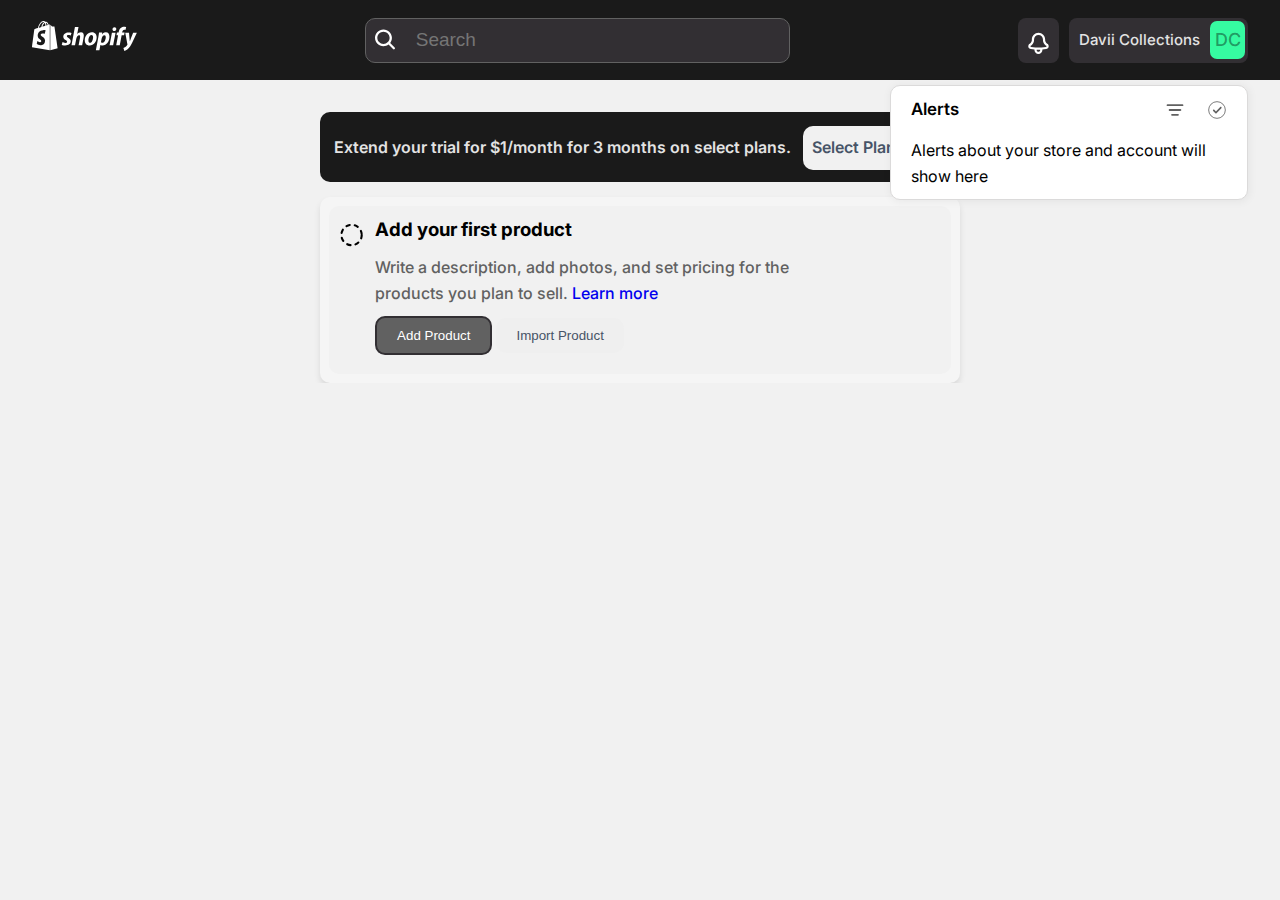
==== index.html @ 65e3a1b2 "SVG Edit" ====
<!DOCTYPE html>
<html lang="en">
  <head>
    <meta charset="UTF-8" />
    <meta name="viewport" content="width=device-width, initial-scale=1.0" />
    <title>Document</title>

    <link rel="stylesheet" href="app.css" />
  </head>
  <body>
    <!-- this section is for the header -->
    <section class="header">
      <div class="header-container">
        <!-- shopify icon container -->
      <div class="logo">
        <a href="https://shopify.com">
          <svg
          fill="none"
          height="30"
          viewBox="0 0 105 30"
          width="105"
          xmlns="http://www.w3.org/2000/svg"
          class="desktop-logo"
        >
          <g fill="#fff">
            <path
              d="m36.2171 16.6517c-.8931-.4953-1.3631-.8962-1.3631-1.4622 0-.7311.6345-1.1792 1.6452-1.1792 1.1751 0 2.2092.4953 2.2092.4953l.8226-2.5235s-.7521-.5896-2.9848-.5896c-3.1024 0-5.2646 1.7924-5.2646 4.2922 0 1.4151 1.0106 2.4999 2.3502 3.2782 1.0812.6132 1.4572 1.0612 1.4572 1.698 0 .6839-.5406 1.2264-1.5512 1.2264-1.5041 0-2.9143-.7783-2.9143-.7783l-.8696 2.5235s1.3162.8725 3.5019.8725c3.1963 0 5.4761-1.5801 5.4761-4.4101.047-1.5565-1.1281-2.6414-2.5148-3.4432z"
            />
            <path
              d="m48.9559 11.3453c-1.5747 0-2.7968.7547-3.7604 1.8867l-.047-.0236 1.3631-7.1694h-3.5723l-3.4549 18.2302h3.5489l1.1751-6.2261c.47-2.3584 1.6687-3.797 2.7968-3.797.7991 0 1.1046.5425 1.1046 1.3207 0 .4953-.047 1.0849-.1645 1.5801l-1.3396 7.1459h3.5489l1.3866-7.3581c.1645-.7783.2585-1.6981.2585-2.3348.047-2.0518-.9871-3.2546-2.8438-3.2546z"
            />
            <path
              d="m59.884 11.3453c-4.2775 0-7.1213 3.8678-7.1213 8.1836 0 2.7593 1.6922 4.9997 4.8885 4.9997 4.207 0 7.0273-3.7734 7.0273-8.1835.0235-2.5706-1.4571-4.9998-4.7945-4.9998zm-1.7392 10.424c-1.2221 0-1.7157-1.0377-1.7157-2.3348 0-2.0517 1.0576-5.377 2.9848-5.377 1.2692 0 1.6687 1.0848 1.6687 2.1461 0 2.2168-1.0576 5.5657-2.9378 5.5657z"
            />
            <path
              d="m73.798 11.3453c-2.3972 0-3.7604 2.1226-3.7604 2.1226h-.047l.2115-1.9103h-3.1493c-.1645 1.2971-.4466 3.2545-.7286 4.7403l-2.4678 13.0182h3.5489l.9871-5.2827h.0706s.7285.4716 2.0917.4716c4.1834 0 6.9097-4.2922 6.9097-8.6316 0-2.3819-1.0576-4.5281-3.6664-4.5281zm-3.3843 10.4948c-.9166 0-1.4572-.5189-1.4572-.5189l.5876-3.3253c.423-2.2168 1.5746-3.7026 2.7968-3.7026 1.0811 0 1.4101 1.0141 1.4101 1.9574 0 2.2877-1.3631 5.5894-3.3373 5.5894z"
            />
            <path
              d="m82.5408 6.22766c-1.1281 0-2.0447.89618-2.0447 2.07537 0 1.06126.6581 1.79237 1.6687 1.79237h.047c1.1046 0 2.0682-.75469 2.0917-2.07538.0235-1.06126-.6816-1.79236-1.7627-1.79236z"
            />
            <path d="m77.5586 24.2692h3.5724l2.4208-12.6408h-3.5959z" />
            <path
              d="m92.5759 11.6047h-2.4678l.1176-.5895c.2115-1.22639.9166-2.31124 2.1152-2.31124.6346 0 1.1281.18867 1.1281.18867l.7051-2.78288s-.6111-.30659-1.9272-.30659c-1.2692 0-2.5148.35376-3.4784 1.17919-1.2221 1.03768-1.7862 2.52345-2.0682 4.03285l-.0941.5895h-1.6451l-.5171 2.6886h1.6452l-1.8802 9.9759h3.5489l1.8802-9.9759h2.4443z"
            />
            <path
              d="m101.131 11.6284s-2.2323 5.6129-3.2194 8.6788h-.047c-.0705-.9906-.8696-8.6788-.8696-8.6788h-3.7369l2.1387 11.6031c.047.2595.0235.4245-.0705.5896-.4231.8019-1.1046 1.5801-1.9272 2.1461-.6581.4953-1.4102.8019-1.9977 1.0141l.9871 3.0188c.7286-.1651 2.2092-.7547 3.4784-1.9339 1.6216-1.533 3.1258-3.8677 4.6531-7.0751l4.348-9.3627z"
            />
            <path
              d="m17.5094 3.42124s-.329.09434-.8696.25942c-.094-.30659-.235-.66034-.423-1.03768-.6111-1.17919-1.5277-1.815945-2.6088-1.815945-.0705 0-.141 0-.235.023584-.0235-.047168-.0705-.070751-.094-.117919-.4701-.518841-1.0812-.7546779-1.8097-.73109423-1.4102.04716743-2.82034 1.06126423-3.94847 2.87721423-.79909 1.27352-1.41015 2.87721-1.57467 4.12714-1.62168.49526-2.74981.84902-2.77331.8726-.82259.25942-.84609.283-.9401 1.06127-.07051.58959-2.23275 17.19247-2.23275 17.19247l17.768 3.0895v-25.82414c-.1411 0-.2116.02358-.2586.02358zm-4.1129 1.27352c-.9401.283-1.9742.61318-2.9849.91976.2821-1.10843.8461-2.21686 1.5042-2.94796.2585-.25942.6111-.56601 1.0106-.75468.3996.84902.4936 2.00462.4701 2.78288zm-1.9272-3.726223c.329 0 .611.070753.8461.212253-.3761.18867-.7521.49526-1.1047.84901-.8931.96693-1.57464 2.47629-1.85667 3.9149-.84609.25942-1.69218.51884-2.46777.75467.51706-2.26403 2.42077-5.68367 4.58304-5.730833zm-2.72633 12.971063c.09401 1.5093 4.06593 1.8395 4.30093 5.4006.1646 2.8065-1.4806 4.7168-3.85438 4.8583-2.86732.1886-4.442-1.5094-4.442-1.5094l.61107-2.5942s1.57468 1.2028 2.84382 1.1084c.82259-.0471 1.12812-.7311 1.10462-1.2027-.11751-1.9811-3.36087-1.8631-3.5724-5.1177-.18802-2.7357 1.59818-5.49499 5.54657-5.75441 1.5277-.09433 2.3033.28301 2.3033.28301l-.8931 3.396s-1.0106-.4716-2.2092-.3773c-1.73923.1179-1.76274 1.2264-1.73923 1.5094zm5.59363-9.52784c0-.70751-.094-1.72161-.4231-2.57063 1.0812.21226 1.5982 1.41503 1.8332 2.14612-.423.11792-.8931.25942-1.4101.42451z"
            />
            <path
              d="m18.3086 29.1747 7.3798-1.8395s-3.1728-21.53194-3.1963-21.67344c-.0235-.14151-.1411-.23584-.2586-.23584s-2.1857-.04717-2.1857-.04717-1.2692-1.22635-1.7392-1.69802z"
            />
          </g>
        </svg>
        <svg 
        width="40" 
        height="40" 
        viewBox="0 0 32 32" 
        fill="none" 
        xmlns="http://www.w3.org/2000/svg"
        class="mobile-logo">
          <g id="Shopify.com svg">
          <g id="Group">
          <g id="Group_2">
          <path id="Vector" d="M21.2105 3.80402C21.2105 3.80402 20.8505 3.90683 20.259 4.08675C20.1561 3.75261 20.0018 3.36707 19.7961 2.95583C19.1274 1.67069 18.1245 0.976712 16.9415 0.976712C16.8644 0.976712 16.7872 0.976712 16.6843 1.00241C16.6586 0.951009 16.6072 0.925306 16.5815 0.8739C16.0671 0.308439 15.3985 0.0514104 14.6013 0.0771132C13.0583 0.128519 11.5152 1.23374 10.2808 3.21286C9.40646 4.60081 8.73782 6.3486 8.55781 7.71085C6.78334 8.25061 5.54893 8.63615 5.52321 8.66185C4.62312 8.94458 4.59741 8.97029 4.49454 9.81848C4.34024 10.461 2 28.5815 2 28.5815L21.442 31.9486V3.75262C21.3391 3.77832 21.2619 3.77832 21.2105 3.80402ZM16.7101 5.19197C15.6814 5.50041 14.5498 5.86025 13.444 6.19438C13.7526 4.98635 14.3698 3.77832 15.0899 2.98153C15.3728 2.6988 15.7585 2.36466 16.1957 2.15904C16.6329 3.08434 16.7358 4.34378 16.7101 5.19197ZM14.627 1.10523C14.987 1.10523 15.2956 1.18233 15.5528 1.33655C15.1413 1.54217 14.7299 1.87631 14.3441 2.26185C13.3669 3.31567 12.6211 4.96065 12.3125 6.52852C11.3867 6.81125 10.4609 7.09398 9.6122 7.35101C10.1523 4.90924 12.2353 1.18233 14.627 1.10523ZM11.6181 15.2418C11.721 16.8868 16.0671 17.2466 16.3243 21.1277C16.5043 24.1863 14.7041 26.2683 12.1067 26.4225C8.96928 26.6281 7.24625 24.7775 7.24625 24.7775L7.91488 21.9502C7.91488 21.9502 9.63792 23.261 11.0266 23.1582C11.9267 23.1068 12.261 22.3615 12.2353 21.8474C12.1067 19.6884 8.55781 19.8169 8.32635 16.2699C8.12062 13.3141 10.0751 10.3068 14.3955 10.0241C16.0671 9.92129 16.9158 10.3325 16.9158 10.3325L15.9386 14.0337C15.9386 14.0337 14.8327 13.5197 13.5212 13.6225C11.6181 13.751 11.5924 14.959 11.6181 15.2418ZM17.7387 4.88354C17.7387 4.11245 17.6359 3.00723 17.2758 2.08193C18.4588 2.31326 19.0246 3.6241 19.2817 4.42089C18.8188 4.5494 18.3045 4.70362 17.7387 4.88354Z" fill="white"/>
          <path id="Vector_2" d="M22.085 31.8458L30.1601 29.841C30.1601 29.841 26.6883 6.3743 26.6626 6.22009C26.6369 6.06587 26.5083 5.96306 26.3797 5.96306C26.2511 5.96306 23.988 5.91165 23.988 5.91165C23.988 5.91165 22.5993 4.57511 22.085 4.06105V31.8458Z" fill="white"/>
          </g>
          </g>
          </g>
          </svg>
          
      </a>
      </div>

      <div class="topbar-menu">
        <div class="profile-container">
          <a href="https://admin.shopify.com" class="profile">
            <div class="profileinitials">DC</div>
            <div class="profilename">Davii Collections</div>
          </a>
          <svg width="40" height="35" viewBox="0 0 24 24" fill="none" xmlns="http://www.w3.org/2000/svg">
            <circle cx="12" cy="12" r="10" fill="#f1f1f1"></circle>
            <path d="M17.2738 8.52629C17.6643 8.91682 17.6643 9.54998 17.2738 9.94051L11.4405 15.7738C11.05 16.1644 10.4168 16.1644 10.0263 15.7738L7.3596 13.1072C6.96908 12.7166 6.96908 12.0835 7.3596 11.693C7.75013 11.3024 8.38329 11.3024 8.77382 11.693L10.7334 13.6525L15.8596 8.52629C16.2501 8.13577 16.8833 8.13577 17.2738 8.52629Z" fill="#303030"></path>
          </svg>          
        </div>

        <div class="stores heading">
          <a href="https://admin.shopify.com" class="stores-link">
            <svg width="41" height="25" viewBox="0 0 21 20" fill="none" xmlns="http://www.w3.org/2000/svg">
              <path fill-rule="evenodd" clip-rule="evenodd" d="M13.757 3H7.24302C6.85944 3 6.4971 3.17611 6.26012 3.47772L3.87394 6.51468C3.63169 6.823 3.5 7.20375 3.5 7.59586V8.25C3.5 9.31867 4.10958 10.245 5 10.7001V15.25C5 16.2165 5.7835 17 6.75 17H14.25C15.2165 17 16 16.2165 16 15.25V10.7001C16.8904 10.245 17.5 9.31867 17.5 8.25V7.76879C17.5 7.26465 17.3307 6.77511 17.0192 6.3787L14.7399 3.47772C14.5029 3.17611 14.1406 3 13.757 3ZM13.5 15.5H14.25C14.3881 15.5 14.5 15.3881 14.5 15.25V11C13.712 11 13.0014 10.6686 12.5 10.1375C11.9986 10.6686 11.288 11 10.5 11C9.71199 11 9.00138 10.6686 8.5 10.1375C7.99862 10.6686 7.28801 11 6.5 11V15.25C6.5 15.3881 6.61193 15.5 6.75 15.5H10.5V13C10.5 12.4477 10.9477 12 11.5 12H12.5C13.0523 12 13.5 12.4477 13.5 13V15.5ZM6.5 9.5H6.25C5.55964 9.5 5 8.94036 5 8.25V7.59586C5 7.53985 5.01881 7.48545 5.05342 7.44141L7.36453 4.5H13.6355L15.8397 7.30543C15.9436 7.43757 16 7.60075 16 7.76879V8.25C16 8.94036 15.4404 9.5 14.75 9.5H14.5C13.8096 9.5 13.25 8.94036 13.25 8.25V7.75C13.25 7.33579 12.9142 7 12.5 7C12.0858 7 11.75 7.33579 11.75 7.75V8.25C11.75 8.94036 11.1904 9.5 10.5 9.5C9.80964 9.5 9.25 8.94036 9.25 8.25V7.75C9.25 7.33579 8.91421 7 8.5 7C8.08579 7 7.75 7.33579 7.75 7.75V8.25C7.75 8.94036 7.19036 9.5 6.5 9.5Z" fill="#303030"/>
            </svg>
            <h4 class="text">All Stores</h4>
          </a>       
        </div>
        <div class="stores">
          <a href="https://admin.shopify.com" class="stores-link">
            <h4 class="text">Help Center</h4>
          </a>       
        </div>
        <div class="stores">
          <a href="https://admin.shopify.com" class="stores-link">
            <h4 class="text">Changelog</h4>
          </a>       
        </div>
        <div class="stores">
          <a href="https://admin.shopify.com" class="stores-link">
            <h4 class="text">Community forums</h4>
          </a>       
        </div>
        <div class="stores">
          <a href="https://admin.shopify.com" class="stores-link">
            <h4 class="text">Hire a Shopify Partner</h4>
          </a>       
        </div>
        <div class="stores bottom">
          <a href="https://admin.shopify.com" class="stores-link">
            <h4 class="text">Keyboard Shortcuts</h4>
          </a>       
        </div>
        <div class="stores">
          <a href="https://admin.shopify.com" class="stores-link">
            <h4 class="text">David Michael <small><p>davidmichael@gmail.com</p></small> </h4>
          </a>       
        </div>
        <div class="stores">
          <a href="https://admin.shopify.com" class="stores-link">
            <h4 class="text">Manage account</h4>
          </a>       
        </div>
        <div class="stores">
          <a href="https://admin.shopify.com" class="stores-link">
            <h4 class="text">Log out</h4>
          </a>       
        </div>
      </div>
      
      <div class="alert-menu">
        <div class="alert-container">          
          <div class="alert-title">Alerts</div>
          <div class="menu-icons">
            <svg xmlns="http://www.w3.org/2000/svg" width="24" height="24" viewBox="0 0 20 20" fill="none">
              <path d="M3 6C3 5.58579 3.33579 5.25 3.75 5.25H16.25C16.6642 5.25 17 5.58579 17 6C17 6.41421 16.6642 6.75 16.25 6.75H3.75C3.33579 6.75 3 6.41421 3 6Z" fill="#616161"/>
              <path d="M6.75 14C6.75 13.5858 7.08579 13.25 7.5 13.25H12.5C12.9142 13.25 13.25 13.5858 13.25 14C13.25 14.4142 12.9142 14.75 12.5 14.75H7.5C7.08579 14.75 6.75 14.4142 6.75 14Z" fill="#616161"/>
              <path d="M5.5 9.25C5.08579 9.25 4.75 9.58579 4.75 10C4.75 10.4142 5.08579 10.75 5.5 10.75H14.5C14.9142 10.75 15.25 10.4142 15.25 10C15.25 9.58579 14.9142 9.25 14.5 9.25H5.5Z" fill="#616161"/>
            </svg>
            <svg width="20" height="20" viewBox="0 0 24 24" fill="none" xmlns="http://www.w3.org/2000/svg">
              <circle cx="12" cy="12" r="10" fill="none" stroke="#616161"></circle>
              <path
                d="M17.2738 8.52629C17.6643 8.91682 17.6643 9.54998 17.2738 9.94051L11.4405 15.7738C11.05 16.1644 10.4168 16.1644 10.0263 15.7738L7.3596 13.1072C6.96908 12.7166 6.96908 12.0835 7.3596 11.693C7.75013 11.3024 8.38329 11.3024 8.77382 11.693L10.7334 13.6525L15.8596 8.52629C16.2501 8.13577 16.8833 8.13577 17.2738 8.52629Z"
                fill="#616161"
              ></path>
            </svg>
          </div>          
        </div>
        <div class="alert-container2">
          <p>Alerts about your store and account will show here</p>
        </div>
      </div>

      <!-- search input box container -->
      <div class="search-container">
        <input type="text" class="search-box" placeholder="Search">
        <i class="search-icon">
          <svg xmlns="http://www.w3.org/2000/svg" width="20" height="32" viewBox="0 0 13 14" fill="none">
            <path fill-rule="evenodd" clip-rule="evenodd" d="M8.82264 10.3833C7.89957 11.0841 6.74835 11.5 5.5 11.5C2.46243 11.5 0 9.03757 0 6C0 2.96243 2.46243 0.5 5.5 0.5C8.53757 0.5 11 2.96243 11 6C11 7.24835 10.5841 8.39957 9.8833 9.32264L12.7803 12.2197C13.0732 12.5126 13.0732 12.9874 12.7803 13.2803C12.4874 13.5732 12.0126 13.5732 11.7197 13.2803L8.82264 10.3833ZM9.5 6C9.5 8.20914 7.70914 10 5.5 10C3.29086 10 1.5 8.20914 1.5 6C1.5 3.79086 3.29086 2 5.5 2C7.70914 2 9.5 3.79086 9.5 6Z" fill="#fff"/>
          </svg>
        </i>
      </div>

      <!-- User profile and menu button / launcher -->
      <div class="menu">
        <div class="notification">
          <i>
            <svg width="31" height="40" viewBox="0 0 21 20" fill="none" xmlns="http://www.w3.org/2000/svg">
              <path fill-rule="evenodd" clip-rule="evenodd" d="M7.75203 14.4239L5.3061 14.1427C3.45144 13.9295 2.92542 11.4844 4.52838 10.5274L4.5933 10.4886C5.466 9.96761 6.00045 9.02609 6.00045 8.00969V7.5C6.00045 5.01472 8.01517 3 10.5005 3C12.9857 3 15.0005 5.01472 15.0005 7.5V8.00969C15.0005 9.02609 15.5349 9.96761 16.4076 10.4886L16.4725 10.5274C18.0755 11.4844 17.5495 13.9295 15.6948 14.1427L13.152 14.435V14.8C13.152 16.2912 11.9432 17.5 10.452 17.5C8.96086 17.5 7.75203 16.2912 7.75203 14.8V14.4239ZM11.652 14.5H9.25203V14.8C9.25203 15.4627 9.78929 16 10.452 16C11.1148 16 11.652 15.4627 11.652 14.8V14.5ZM8.50045 13H12.5005L15.5235 12.6525C15.953 12.6032 16.0748 12.0369 15.7036 11.8153L15.6387 11.7766C15.5591 11.7291 15.4815 11.6793 15.4057 11.6273C15.2506 11.521 15.1036 11.4055 14.9651 11.2818C14.9405 11.2598 14.9162 11.2377 14.8922 11.2152C14.0144 10.395 13.5005 9.23833 13.5005 8.00969V7.5C13.5005 5.84315 12.1573 4.5 10.5005 4.5C8.8436 4.5 7.50045 5.84315 7.50045 7.5V8.00969C7.50045 9.23833 6.98651 10.395 6.10871 11.2152C6.08469 11.2377 6.06039 11.2598 6.03583 11.2818C5.89734 11.4055 5.75029 11.521 5.59523 11.6273C5.51945 11.6793 5.44176 11.7291 5.36222 11.7766L5.29729 11.8153C4.9261 12.0369 5.0479 12.6032 5.47739 12.6525L8.50045 13Z" fill="#fff"/>
              </svg>            
          </i>
        </div>
        <a href="https://admin.shopify.com" class="profile">
          <div class="profilename">Davii Collections</div>
          <div class="profileinitials">DC</div>
        </a>
      </div>
      </div>
    </section>

    <!-- top banner container section -->
    <section class="banner" id="banner">
      <div class="subscription">
        <div class="plan">
          <p>Extend your trial for $1/month for 3 months on select plans.</p>
          <div class="btn-plan">
            <a href="https://shopify.com/pricing" target="_blank">Select Plan</a>
            <svg width="21" height="40" viewBox="0 0 21 20" fill="none" xmlns="http://www.w3.org/2000/svg">
              <path d="M14.4697 15.0303C14.7626 15.3232 15.2374 15.3232 15.5303 15.0303C15.8232 14.7374 15.8232 14.2626 15.5303 13.9697L11.5607 10L15.5303 6.03033C15.8232 5.73744 15.8232 5.26256 15.5303 4.96967C15.2374 4.67678 14.7626 4.67678 14.4697 4.96967L10.5 8.93934L6.53033 4.96967C6.23744 4.67678 5.76256 4.67678 5.46967 4.96967C5.17678 5.26256 5.17678 5.73744 5.46967 6.03033L9.43934 10L5.46967 13.9697C5.17678 14.2626 5.17678 14.7374 5.46967 15.0303C5.76256 15.3232 6.23744 15.3232 6.53033 15.0303L10.5 11.0607L14.4697 15.0303Z" fill="#fff"/>
            </svg>
              
          </div>
        </div>
      </div>
    </section>

    <!-- card section -->
    <section class="card">
      <div class="card-list card-list1">
        <svg xmlns="http://www.w3.org/2000/svg" width="40" height="40" viewBox="0 0 32 32" fill="none">
          <circle cx="16" cy="16" r="12" stroke="black" stroke-width="2.5" stroke-linecap="round" stroke-linejoin="round" stroke-dasharray="4 6" />
        </svg>
        <div class="card-container">
          <h3>Add your first product</h3>
          <p>Write a description, add photos, and set pricing for the products you plan to sell. <a href="#">Learn more</a></p>
          <div class="btn">
            <button class="add">Add Product</button>
            <button class="import">Import Product</button>
          </div>
        </div>
        <div class="image-box"></div>
      </div>
    </section>
    
    <script src="app.js"></script>
  </body>
</html>
---- app.css ----
@import url('https://fonts.googleapis.com/css2?family=Inter:wght@100;200;300;400;500;600;700;800;900&display=swap');

/* root variables defined */
:root {
    --navbar-gray-50: #656266;
    --navbar-gray-100: #616161;
    --navbar-gray-200: #322f33;
    --navbar-gray-50: #1c181d;
    --font-light: #e3e3e3;
    --font-mid: #616161;
    --font-dark: #475467;
    --strokes-s50: #ebebeb;
    --strokes-s100: #e1e1e1;
    --strokes-s200: #616161;
    --states-hover: #f7f7f7;
    --states-pressed: #f0f0f0;
    --states-focused: #005bd3;
    --bg-plain-white: #ffffff;
    --bg-plain-background: #f1f1f1;
    --profile-text-color: rgba(0, 0, 0, 0.400000006);
    --profile-bg-color: #36fba1;
    --mid-border: #dbdada;
    --thin-border: #f1f1f1;
    --borders-radius: 1rem;
    --mobile-borders-radius: 0.5rem;
}
  
/* CSS Reset */
/* Box-sizing border-box for all elements */
* {
    box-sizing: border-box;
    margin: 0;
    padding: 0;
    overflow: hidden;
  }

  html {
    font-size: 62.5%;
    font-family: 'Inter', sans-serif;;
  }

  /* list styles removed (bullets/numbers) */
  ul, ol {
    list-style: none;
  }
  
  /* default margins and paddings removed */
  body, h1, h2, h3, h4, h5, h6, p {
    margin: 0;
    padding: 0;
  }
  
  /* underline from links removed*/
  a {
    text-decoration: none;
  }
  
  /* default outline styles removed*/
  :focus {
    outline: none;
  }
  
  /* default font styles and sizes set*/
  body {
    font-size: 16px;
    line-height: 1.6;
    width: 100%;
    align-items: center;
    display: flex;
    flex-wrap: wrap;
    flex-direction: column;
    background-color: var(--bg-plain-background);
  }

  .header {
    margin-bottom: 3.2rem;
    box-sizing: border-box;
    padding: 4rem 1.6rem;
    width: 100%;
    height: 5.6rem;
    display: flex;
    justify-content: center;
    align-items: center;
    background-color: #1a1a1a;
  }

  .header-container {
    box-sizing: border-box;
    padding: 4rem 1.6rem;
    width: 100%;
    height: 100%;
    display: flex;
    justify-content: space-between;
    align-items: center;
    background-color: #1a1a1a;
  }

  .mobile-logo {
    display: none;
  }
  /* Style for the search container */
  .search-container {
    position: relative;
    width: 35% /* Adjust width as needed */
  }

/* Style for the search box */
  .search-box {
    width: 100%;
    height: 4.5rem;
    padding: 1.5rem 5rem ;
    border-radius: var(--borders-radius);
    border: solid 0.05rem var(--font-mid); 
    background-color: var(--navbar-gray-200); /* Dark background color */
    color: var(--font-light); /* Text color */
    font-size: 1.9rem;
    font-weight: 500;
  }
  
  .search-icon {
    position: absolute;
    left: 10px;
    top: 50%;
    transform: translateY(-50%);
    color: var(--states-hover); /* Icon color */
    font-size: 2px;
    pointer-events: none; /* Prevent the icon from being selectable */
  }
  
  .menu {
    display: flex;
    gap: 1rem;
    height: 4.5rem;
  }

  .menu .notification, .menu .profile {
    background: var(--navbar-gray-200);
    border-radius: 0.8rem;
    padding: 0.5rem;
  }

  .menu .profile {
    display: flex;
    justify-content: space-between;
    gap: 1rem;
    align-items: center;
    padding: 0.3rem 0.3rem 0.3rem 1rem;
  }

  .menu .profilename {
    font-size: 1.5rem;
    font-weight: 500;
    color: var(--font-light);
  }

  .menu .profileinitials {
    font-size: 1.8rem;
    font-weight: 500;
    color: var(--profile-text-color);
    background: var(--profile-bg-color);
    padding: 0.45rem;
    border-radius: 0.7rem;
  }

  .topbar-menu {
    display: none;
    flex-wrap: wrap;
    flex-direction: column;
    gap: 1.5rem;
    width: 23%;
    background: var(--bg-plain-white);
    border-radius: 1rem;
    border: solid 0.05rem var(--mid-border);
    box-shadow: 0.1rem 0.1rem 0.9rem 0.1rem rgba(0, 0, 0, 0.05);;
    padding: 0.5rem 0;
    position: absolute;
    top: 8.5rem;
    right: 3.2rem;
    overflow: visible;
  }

  .topbar-menu .profile-container {
    display: flex;
    justify-content: space-between;
    background: var(--bg-plain-background);
    border-radius: var(--borders-radius);
    padding: 1rem auto;
    margin: 0.5rem;
  }

  .topbar-menu .profile {
    display: flex;
    justify-content: space-between;
    gap: 1rem;
    align-items: center;
    padding: 0.3rem 0.3rem 0.3rem 1rem;
    border-radius: 0.8rem;
  }

  .topbar-menu .profilename {
    font-size: 1.8rem;
    font-weight: 600;
    color: var(--font-dark);
  }

  .topbar-menu .profileinitials {
    font-size: 1.4rem;
    font-weight: 500;
    color: var(--profile-text-color);
    background: var(--profile-bg-color);
    padding: 0.6rem;
    border-radius: 0.7rem;
  }

  .topbar-menu .stores {
    margin: 0 0.5rem;
    padding: auto 1rem;
  }

  .topbar-menu .heading {
    border-bottom: 0.2rem solid var(--mid-border);
  }

  .topbar-menu .bottom {
    border-bottom: 0.2rem solid var(--thin-border);
  }

  .stores .stores-link {
    display: flex;
    margin-bottom: 1rem;
    padding: auto 1rem;
  }

  .topbar-menu .text {
    font-size: 1.8rem;
    font-weight: 400;
    color: var(--font-dark);
    margin-left: 1rem;
  }

  .alert-menu {
    display: flex;
    flex-wrap: wrap;
    flex-direction: column;
    gap: 1.5rem;
    width: 28%;
    background: var(--bg-plain-white);
    border-radius: 1rem;
    border: solid 0.05rem var(--mid-border);
    box-shadow: 0.1rem 0.1rem 0.9rem 0.1rem rgba(0, 0, 0, 0.05);;
    padding: 1rem 2rem;
    position: absolute;
    top: 8.5rem;
    right: 3.2rem;
    overflow: visible;
  }

  .alert-menu .alert-container {
    display: flex;
    justify-content: space-between;
    align-items: center;
  }

  .alert-menu .alert-title {
    font-weight: 600;
    font-size: 1.7rem;
  }

  .alert-menu .menu-icons {
    display: flex;
    align-items: center;
    gap: 2rem;
  }
  .banner {
    margin-bottom: 1.5rem;
    background: #1a1a1a;
    width: 50%;
    border-radius: var(--borders-radius);
    height: 7rem;
    padding: 1.4rem;
  }

  .banner .subscription {
    width: 100%;
  }

  .banner .subscription .plan {
    display: flex;
    justify-content: space-between;
    align-items: center;
  }

  .banner .subscription .plan p {
    color: var(--font-light);
    font-weight: 600;
  }

  .banner .subscription .plan .btn-plan {
    display: flex;
    gap: 2rem;
  }

  .banner .subscription .plan .btn-plan a {
    background: var(--bg-plain-background);
    color: var(--font-dark);
    font-weight: 600;
    padding: 0.9rem;
    border-radius: var(--borders-radius);
  }

  /* Basic styles for the card */
.card {
  width: 50%;
  background-color: #f5f5f5;
  border-radius: var(--borders-radius);
  box-shadow: 0 4px 6px rgba(0, 0, 0, 0.1);
  padding: 0.9rem;
}

.card-list {
  display: flex;
  gap: 1rem;
  padding: 0.9rem;
  background: var(--bg-plain-background);
  border-radius: var(--borders-radius);
}

.card-container {
  display: flex;
  flex-direction: column;
  gap: 1rem;
}

.card-container p {
  color: var(--font-mid);
  font-weight: 500;
}

.btn {
  text-align: left;
  margin-bottom: 1rem;
}

/* Common button styles */
.add, .import {
  padding: 10px 20px;
  border-radius: var(--borders-radius);
  cursor: pointer;
  transition: all 0.3s ease;
}

/* 3D effect - Raised */
.add {
  background-color: var(--navbar-gray-100);
  color: white;
  border: 0.2rem solid var(--navbar-gray-200);
}

.import {
  background-color: none;
  border: none;
  color: var(--font-dark);
}

.image-box {
  width: 20%;
  background: url('https://www.simplilearn.com/ice9/free_resources_article_thumb/what_is_image_Processing.jpg');
  background-size: cover;
}



@media screen and (max-width: 767px) {
  /* Apply styles for screens smaller than 768px (typically mobile screens) */
  .header {
    margin-bottom: 2rem;
    padding: 3.5rem 1.2rem;
    width: 100%;
  }


  .header-container {
    gap: 1rem;
    padding: 4rem 0rem;
  }
  .desktop-logo {
    display: none; /* Hide the desktop logo */
  }

  .mobile-logo {
    display: block; /* Display the mobile SVG */
    /* Add any specific styles for the mobile SVG here */
  }

  .search-container {
    position: relative;
    width: 70% /* Adjust width as needed */
  }

  .menu .notification, .menu .profile {
    background: none;
    padding: 0;
  }

  .menu .profile {
    display: flex;
    justify-content: space-between;
    gap: 0.2rem;
    align-items: center;
    padding: 0.3rem 0.3rem 0.3rem 1rem;
  }

  .menu .profilename {
    display: none;

  }

  .menu .profileinitials {
    font-size: 1.8rem;
    font-weight: 500;
    color: var(--profile-text-color);
    background: var(--profile-bg-color);
    padding: 0.45rem;
    border-radius: 0.7rem;
  }

  .banner {
    margin-bottom: 1.5rem;
    background: #1a1a1a;
    width: 100%;
    border-radius: 0;
    height: 7rem;
    padding: auto 1rem;
    height: max-content;
  }

  .banner .subscription .plan p {
    color: var(--font-light);
    font-weight: 600;
    font-size: 1rem;
  }

  .banner .subscription .plan .btn-plan {
    display: flex;
    gap: 1rem;
  }

  .banner .subscription .plan .btn-plan a {
    background: var(--bg-plain-background);
    color: var(--font-dark);
    font-size: 1rem;
    font-weight: 500;
    padding: 0.5rem 1rem;
    border-radius: var(--mobile-borders-radius);
    height: 3rem;
    margin: auto;
  }

  .card {
    width: 100%;
    border-radius: 0;
    padding: 0.9rem;
  }

  .card-list {
    padding: 0.5rem;
  }
  
  .card-container {
    gap: 0.5rem;
  }
  
  .card-container p {
    font-size: 1.2rem;
    font-weight: 400;
  }
  
  .btn {
    margin-bottom: 0.5rem;
    font-size: 1.2rem;
  }
  
  /* Common button styles */
  .add, .import {
    padding: 0.5rem 1rem;
    border-radius: var(--mobile-borders-radius);
  }
  
  /* 3D effect - Raised */
  .add {
    border: 0.1rem solid var(--navbar-gray-200);
  }
  
  .image-box {
    width: 40%;
  }
}
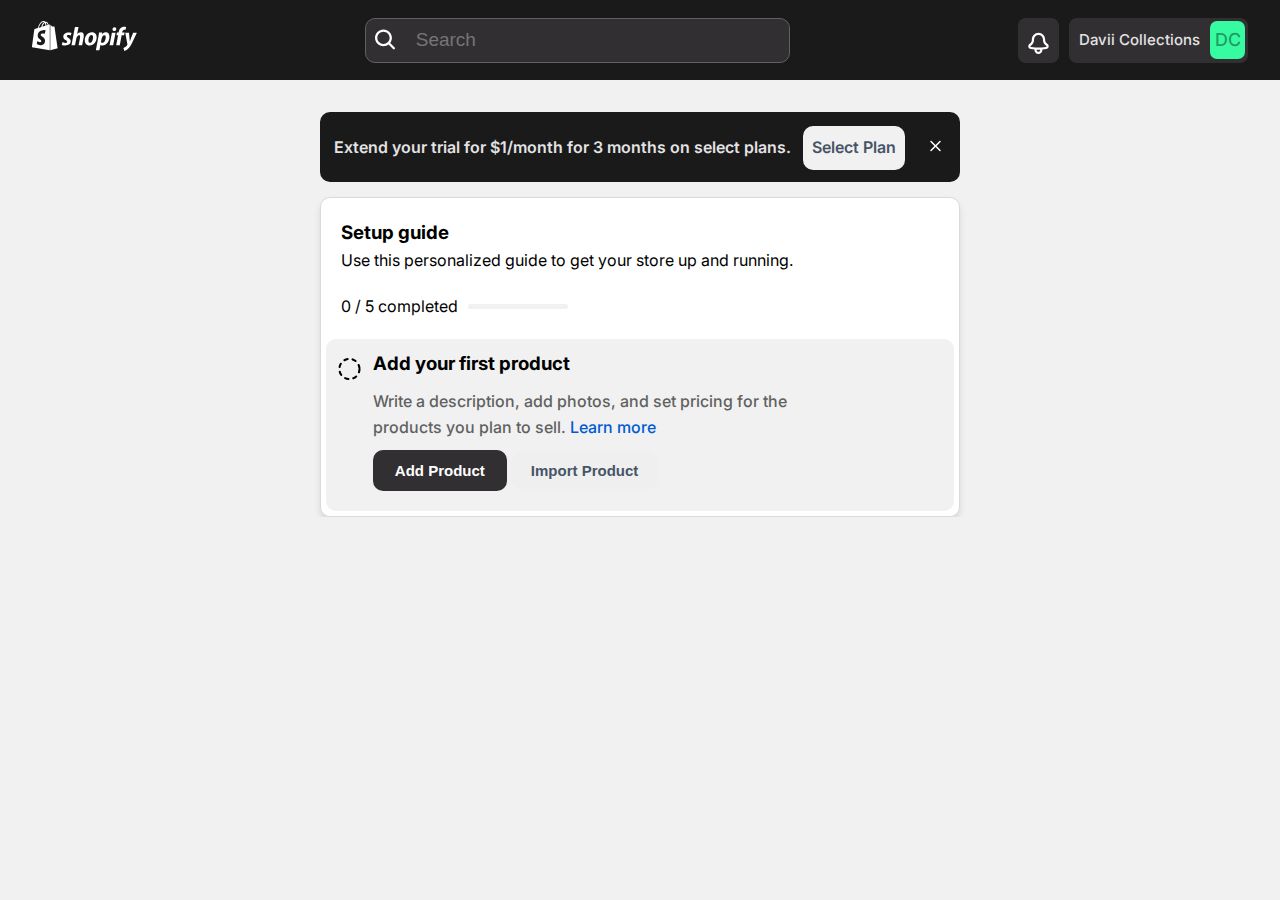
==== commit 74e7e984: "Push" ====
--- a/index.html
+++ b/index.html
@@ -73,7 +73,7 @@
       </a>
       </div>
 
-      <div class="topbar-menu">
+      <div class="topbar-menu" id="topbar-menu">
         <div class="profile-container">
           <a href="https://admin.shopify.com" class="profile">
             <div class="profileinitials">DC</div>
@@ -145,11 +145,8 @@
               <path d="M5.5 9.25C5.08579 9.25 4.75 9.58579 4.75 10C4.75 10.4142 5.08579 10.75 5.5 10.75H14.5C14.9142 10.75 15.25 10.4142 15.25 10C15.25 9.58579 14.9142 9.25 14.5 9.25H5.5Z" fill="#616161"/>
             </svg>
             <svg width="20" height="20" viewBox="0 0 24 24" fill="none" xmlns="http://www.w3.org/2000/svg">
-              <circle cx="12" cy="12" r="10" fill="none" stroke="#616161"></circle>
-              <path
-                d="M17.2738 8.52629C17.6643 8.91682 17.6643 9.54998 17.2738 9.94051L11.4405 15.7738C11.05 16.1644 10.4168 16.1644 10.0263 15.7738L7.3596 13.1072C6.96908 12.7166 6.96908 12.0835 7.3596 11.693C7.75013 11.3024 8.38329 11.3024 8.77382 11.693L10.7334 13.6525L15.8596 8.52629C16.2501 8.13577 16.8833 8.13577 17.2738 8.52629Z"
-                fill="#616161"
-              ></path>
+              <circle cx="12" cy="12" r="10" fill="none" stroke="#616161" stroke-width="2"></circle>
+              <path d="M17.2738 8.52629C17.6643 8.91682 17.6643 9.54998 17.2738 9.94051L11.4405 15.7738C11.05 16.1644 10.4168 16.1644 10.0263 15.7738L7.3596 13.1072C6.96908 12.7166 6.96908 12.0835 7.3596 11.693C7.75013 11.3024 8.38329 11.3024 8.77382 11.693L10.7334 13.6525L15.8596 8.52629C16.2501 8.13577 16.8833 8.13577 17.2738 8.52629Z" fill="#616161" stroke-width="4"/>
             </svg>
           </div>          
         </div>
@@ -177,10 +174,10 @@
               </svg>            
           </i>
         </div>
-        <a href="https://admin.shopify.com" class="profile">
+        <div class="profile" onclick="toggleTopbarMenu()">
           <div class="profilename">Davii Collections</div>
           <div class="profileinitials">DC</div>
-        </a>
+        </div>
       </div>
       </div>
     </section>
@@ -203,19 +200,33 @@
 
     <!-- card section -->
     <section class="card">
+      <div class="setup-guide">
+        <h3>Setup guide</h3>
+        <p class="use-this-personalized-guide-to-get-your-store-up-and-running-Y41">Use this personalized guide to get your store up and running.</p>
+      </div>
+      <div class="progress-steps">
+        <p class="progress-text">0 / 5 completed</p>
+        <div class="progress-bar-container">
+          <div class="progress-bar"></div>
+        </div>
+      </div>
       <div class="card-list card-list1">
-        <svg xmlns="http://www.w3.org/2000/svg" width="40" height="40" viewBox="0 0 32 32" fill="none">
-          <circle cx="16" cy="16" r="12" stroke="black" stroke-width="2.5" stroke-linecap="round" stroke-linejoin="round" stroke-dasharray="4 6" />
-        </svg>
-        <div class="card-container">
-          <h3>Add your first product</h3>
-          <p>Write a description, add photos, and set pricing for the products you plan to sell. <a href="#">Learn more</a></p>
-          <div class="btn">
-            <button class="add">Add Product</button>
-            <button class="import">Import Product</button>
+        <div class="sub-card-list">
+          <svg xmlns="http://www.w3.org/2000/svg" width="40" height="40" viewBox="0 0 32 32" fill="none">
+            <circle cx="16" cy="16" r="12" stroke="black" stroke-width="2.5" stroke-linecap="round" stroke-linejoin="round" stroke-dasharray="4 6" />
+          </svg>
+          <div class="card-container">
+            <h3>Add your first product</h3>
+            <p>Write a description, add photos, and set pricing for the products you plan to sell. <a href="#">Learn more</a></p>
+            <div class="btn">
+              <button class="add">Add Product</button>
+              <button class="import">Import Product</button>
+            </div>
           </div>
         </div>
-        <div class="image-box"></div>
+        <div class="image-box">
+          <img src="https://www.simplilearn.com/ice9/free_resources_article_thumb/what_is_image_Processing.jpg" alt="">
+        </div>
       </div>
     </section>
     
--- a/app.css
+++ b/app.css
@@ -163,7 +163,8 @@
   }
 
   .topbar-menu {
-    display: none;
+    display: flex;
+    opacity: 0;
     flex-wrap: wrap;
     flex-direction: column;
     gap: 1.5rem;
@@ -176,9 +177,12 @@
     position: absolute;
     top: 8.5rem;
     right: 3.2rem;
-    overflow: visible;
-  }
-
+    transition: opacity 0.5s ease-in;
+  }
+
+  .topbar-menu.open-menu {
+    opacity: 1;
+  }
   .topbar-menu .profile-container {
     display: flex;
     justify-content: space-between;
@@ -239,11 +243,11 @@
   }
 
   .alert-menu {
-    display: flex;
+    display: none;
     flex-wrap: wrap;
     flex-direction: column;
     gap: 1.5rem;
-    width: 28%;
+    width: 30%;
     background: var(--bg-plain-white);
     border-radius: 1rem;
     border: solid 0.05rem var(--mid-border);
@@ -262,7 +266,7 @@
   }
 
   .alert-menu .alert-title {
-    font-weight: 600;
+    font-weight: 700;
     font-size: 1.7rem;
   }
 
@@ -270,6 +274,12 @@
     display: flex;
     align-items: center;
     gap: 2rem;
+  }
+
+  .alert-menu .alert-container2 {
+    background: var(--bg-plain-background);
+    padding: 2rem;
+    font-size: 1.3rem;
   }
   .banner {
     margin-bottom: 1.5rem;
@@ -311,18 +321,50 @@
   /* Basic styles for the card */
 .card {
   width: 50%;
-  background-color: #f5f5f5;
+  background-color: #fff;
   border-radius: var(--borders-radius);
+  border: solid 0.05rem var(--mid-border);
   box-shadow: 0 4px 6px rgba(0, 0, 0, 0.1);
-  padding: 0.9rem;
+}
+
+.card .setup-guide {
+  margin: 2rem 2rem;
+}
+
+.card .progress-steps {
+  margin: 0 2rem 2rem;
+  display: flex;
+  align-items: center;
+}
+
+.card .progress-bar-container {
+  margin-left: 1rem;
+  width: 10rem;
+  height: 0.5rem;
+  background: var(--bg-plain-background);
+  border-radius: var(--mobile-borders-radius);
+}
+
+.card .progress-bar {
+  background: var(--navbar-gray-200);
+  width: 0;
+  height: 100%;
 }
 
 .card-list {
   display: flex;
+  justify-content: space-between;
+  /* align-items: center; */
   gap: 1rem;
-  padding: 0.9rem;
+  margin: 0.5rem;
+  padding: 1rem 2rem 1rem 1rem;
   background: var(--bg-plain-background);
   border-radius: var(--borders-radius);
+}
+
+.card-list .sub-card-list {
+  display: flex;
+  gap: 1rem;
 }
 
 .card-container {
@@ -336,6 +378,10 @@
   font-weight: 500;
 }
 
+.card-container a {
+  color: var(--states-focused);
+}
+
 .btn {
   text-align: left;
   margin-bottom: 1rem;
@@ -343,15 +389,17 @@
 
 /* Common button styles */
 .add, .import {
-  padding: 10px 20px;
+  padding: 1rem 2rem;
+  font-size: 1.5rem;
   border-radius: var(--borders-radius);
+  font-weight: 600;
   cursor: pointer;
   transition: all 0.3s ease;
 }
 
 /* 3D effect - Raised */
 .add {
-  background-color: var(--navbar-gray-100);
+  background-color: var(--navbar-gray-200);
   color: white;
   border: 0.2rem solid var(--navbar-gray-200);
 }
@@ -362,10 +410,16 @@
   color: var(--font-dark);
 }
 
-.image-box {
+.card-list .image-box {
+  margin: auto;
+  border-radius: var(--mobile-borders-radius);
   width: 20%;
-  background: url('https://www.simplilearn.com/ice9/free_resources_article_thumb/what_is_image_Processing.jpg');
-  background-size: cover;
+  height: 10rem;
+}
+
+.card-list img {
+  width: 100%;
+
 }
 
 
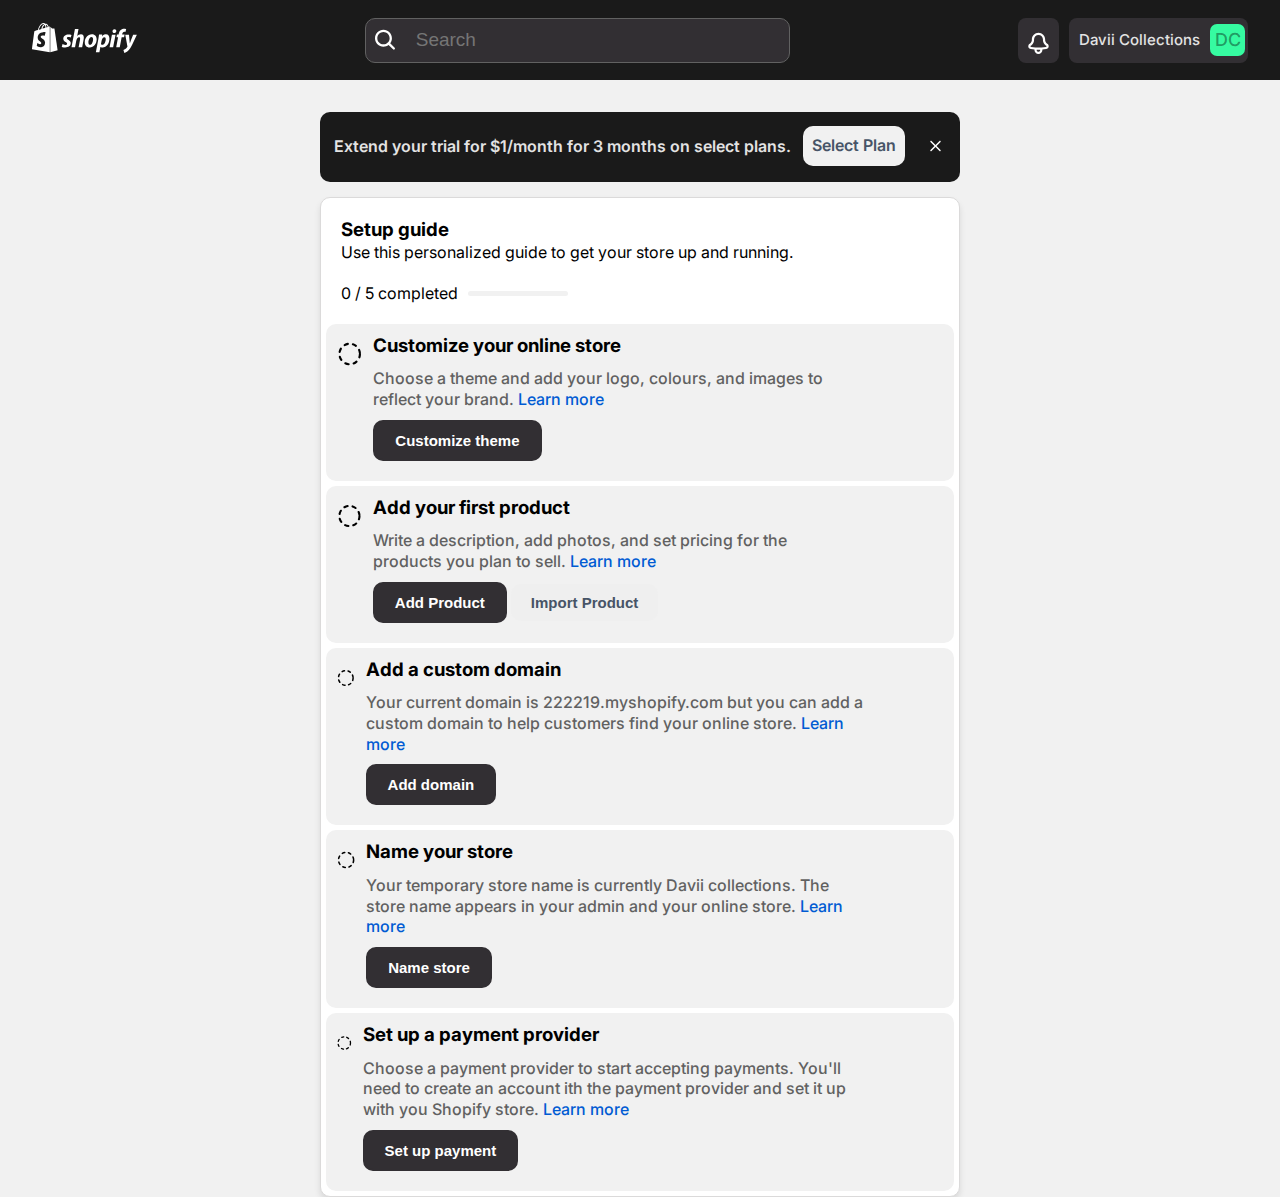
==== commit f51f144f: "Write ups" ====
--- a/index.html
+++ b/index.html
@@ -75,7 +75,7 @@
 
       <div class="topbar-menu" id="topbar-menu">
         <div class="profile-container">
-          <a href="https://admin.shopify.com" class="profile">
+          <a href="https://admin.shopify.com" class="profiles">
             <div class="profileinitials">DC</div>
             <div class="profilename">Davii Collections</div>
           </a>
@@ -135,7 +135,7 @@
         </div>
       </div>
       
-      <div class="alert-menu">
+      <div class="alert-menu" id="notification">
         <div class="alert-container">          
           <div class="alert-title">Alerts</div>
           <div class="menu-icons">
@@ -167,14 +167,14 @@
 
       <!-- User profile and menu button / launcher -->
       <div class="menu">
-        <div class="notification">
+        <div class="notification" id="notify">
           <i>
             <svg width="31" height="40" viewBox="0 0 21 20" fill="none" xmlns="http://www.w3.org/2000/svg">
               <path fill-rule="evenodd" clip-rule="evenodd" d="M7.75203 14.4239L5.3061 14.1427C3.45144 13.9295 2.92542 11.4844 4.52838 10.5274L4.5933 10.4886C5.466 9.96761 6.00045 9.02609 6.00045 8.00969V7.5C6.00045 5.01472 8.01517 3 10.5005 3C12.9857 3 15.0005 5.01472 15.0005 7.5V8.00969C15.0005 9.02609 15.5349 9.96761 16.4076 10.4886L16.4725 10.5274C18.0755 11.4844 17.5495 13.9295 15.6948 14.1427L13.152 14.435V14.8C13.152 16.2912 11.9432 17.5 10.452 17.5C8.96086 17.5 7.75203 16.2912 7.75203 14.8V14.4239ZM11.652 14.5H9.25203V14.8C9.25203 15.4627 9.78929 16 10.452 16C11.1148 16 11.652 15.4627 11.652 14.8V14.5ZM8.50045 13H12.5005L15.5235 12.6525C15.953 12.6032 16.0748 12.0369 15.7036 11.8153L15.6387 11.7766C15.5591 11.7291 15.4815 11.6793 15.4057 11.6273C15.2506 11.521 15.1036 11.4055 14.9651 11.2818C14.9405 11.2598 14.9162 11.2377 14.8922 11.2152C14.0144 10.395 13.5005 9.23833 13.5005 8.00969V7.5C13.5005 5.84315 12.1573 4.5 10.5005 4.5C8.8436 4.5 7.50045 5.84315 7.50045 7.5V8.00969C7.50045 9.23833 6.98651 10.395 6.10871 11.2152C6.08469 11.2377 6.06039 11.2598 6.03583 11.2818C5.89734 11.4055 5.75029 11.521 5.59523 11.6273C5.51945 11.6793 5.44176 11.7291 5.36222 11.7766L5.29729 11.8153C4.9261 12.0369 5.0479 12.6032 5.47739 12.6525L8.50045 13Z" fill="#fff"/>
               </svg>            
           </i>
         </div>
-        <div class="profile" onclick="toggleTopbarMenu()">
+        <div class="profile">
           <div class="profilename">Davii Collections</div>
           <div class="profileinitials">DC</div>
         </div>
@@ -210,24 +210,100 @@
           <div class="progress-bar"></div>
         </div>
       </div>
-      <div class="card-list card-list1">
-        <div class="sub-card-list">
-          <svg xmlns="http://www.w3.org/2000/svg" width="40" height="40" viewBox="0 0 32 32" fill="none">
-            <circle cx="16" cy="16" r="12" stroke="black" stroke-width="2.5" stroke-linecap="round" stroke-linejoin="round" stroke-dasharray="4 6" />
-          </svg>
-          <div class="card-container">
-            <h3>Add your first product</h3>
-            <p>Write a description, add photos, and set pricing for the products you plan to sell. <a href="#">Learn more</a></p>
-            <div class="btn">
-              <button class="add">Add Product</button>
-              <button class="import">Import Product</button>
-            </div>
-          </div>
-        </div>
-        <div class="image-box">
-          <img src="https://www.simplilearn.com/ice9/free_resources_article_thumb/what_is_image_Processing.jpg" alt="">
-        </div>
-      </div>
+      <div>
+        <div class="card-list card-list1">
+          <div class="sub-card-list">
+            <svg xmlns="http://www.w3.org/2000/svg" width="40" height="40" viewBox="0 0 32 32" fill="none">
+              <circle cx="16" cy="16" r="12" stroke="black" stroke-width="2.5" stroke-linecap="round" stroke-linejoin="round" stroke-dasharray="4 6" />
+            </svg>
+            <div class="card-container">
+              <h3>Customize your online store</h3>
+              <p>Choose a theme and add your logo, colours, and images to reflect your brand. <a href="#">Learn more</a></p>
+              <div class="btn">
+                <button class="add">Customize theme</button>
+              </div>
+            </div>
+          </div>
+          <div class="image-box">
+            <img src="https://www.simplilearn.com/ice9/free_resources_article_thumb/what_is_image_Processing.jpg" alt="">
+          </div>
+        </div>
+
+        <div class="card-list card-list1">
+          <div class="sub-card-list">
+            <svg xmlns="http://www.w3.org/2000/svg" width="40" height="40" viewBox="0 0 32 32" fill="none">
+              <circle cx="16" cy="16" r="12" stroke="black" stroke-width="2.5" stroke-linecap="round" stroke-linejoin="round" stroke-dasharray="4 6" />
+            </svg>
+            <div class="card-container">
+              <h3>Add your first product</h3>
+              <p>Write a description, add photos, and set pricing for the products you plan to sell. <a href="#">Learn more</a></p>
+              <div class="btn">
+                <button class="add">Add Product</button>
+                <button class="import">Import Product</button>
+              </div>
+            </div>
+          </div>
+          <div class="image-box">
+            <img src="https://www.simplilearn.com/ice9/free_resources_article_thumb/what_is_image_Processing.jpg" alt="">
+          </div>
+        </div>
+        
+        <div class="card-list card-list1">
+          <div class="sub-card-list">
+            <svg xmlns="http://www.w3.org/2000/svg" width="40" height="40" viewBox="0 0 32 32" fill="none">
+              <circle cx="16" cy="16" r="12" stroke="black" stroke-width="2.5" stroke-linecap="round" stroke-linejoin="round" stroke-dasharray="4 6" />
+            </svg>
+            <div class="card-container">
+              <h3>Add a custom domain</h3>
+              <p>Your current domain is 222219.myshopify.com but you can add a custom domain to help customers find your online store. <a href="#">Learn more</a></p>
+              <div class="btn">
+                <button class="add">Add domain</button>
+              </div>
+            </div>
+          </div>
+          <div class="image-box">
+            <img src="https://www.simplilearn.com/ice9/free_resources_article_thumb/what_is_image_Processing.jpg" alt="">
+          </div>
+        </div>
+        
+        <div class="card-list card-list1">
+          <div class="sub-card-list">
+            <svg xmlns="http://www.w3.org/2000/svg" width="40" height="40" viewBox="0 0 32 32" fill="none">
+              <circle cx="16" cy="16" r="12" stroke="black" stroke-width="2.5" stroke-linecap="round" stroke-linejoin="round" stroke-dasharray="4 6" />
+            </svg>
+            <div class="card-container">
+              <h3>Name your store</h3>
+              <p>Your temporary store name is currently Davii collections. The store name appears in your admin and your online store. <a href="#">Learn more</a></p>
+              <div class="btn">
+                <button class="add">Name store</button>
+              </div>
+            </div>
+          </div>
+          <div class="image-box">
+            <img src="https://www.simplilearn.com/ice9/free_resources_article_thumb/what_is_image_Processing.jpg" alt="">
+          </div>
+        </div>
+
+        <div class="card-list card-list1">
+          <div class="sub-card-list">
+            <svg xmlns="http://www.w3.org/2000/svg" width="40" height="40" viewBox="0 0 32 32" fill="none">
+              <circle cx="16" cy="16" r="12" stroke="black" stroke-width="2.5" stroke-linecap="round" stroke-linejoin="round" stroke-dasharray="4 6" />
+            </svg>
+            <div class="card-container">
+              <h3>Set up a payment provider</h3>
+              <p>Choose a payment provider to start accepting payments. You'll need to create an account ith the payment provider and set it up with you Shopify store. <a href="#">Learn more</a></p>
+              <div class="btn">
+                <button class="add">Set up payment</button>
+              </div>
+            </div>
+          </div>
+          <div class="image-box">
+            <img src="https://www.simplilearn.com/ice9/free_resources_article_thumb/what_is_image_Processing.jpg" alt="">
+          </div>
+        </div>
+        
+      </div>
+
     </section>
     
     <script src="app.js"></script>
--- a/app.css
+++ b/app.css
@@ -31,7 +31,7 @@
     box-sizing: border-box;
     margin: 0;
     padding: 0;
-    overflow: hidden;
+    /* overflow: hidden; */
   }
 
   html {
@@ -63,7 +63,7 @@
   /* default font styles and sizes set*/
   body {
     font-size: 16px;
-    line-height: 1.6;
+    line-height: 1.3;
     width: 100%;
     align-items: center;
     display: flex;
@@ -137,6 +137,7 @@
     background: var(--navbar-gray-200);
     border-radius: 0.8rem;
     padding: 0.5rem;
+    cursor: pointer;
   }
 
   .menu .profile {
@@ -165,8 +166,8 @@
   .topbar-menu {
     display: flex;
     opacity: 0;
-    flex-wrap: wrap;
     flex-direction: column;
+    cursor: pointer;
     gap: 1.5rem;
     width: 23%;
     background: var(--bg-plain-white);
@@ -177,12 +178,10 @@
     position: absolute;
     top: 8.5rem;
     right: 3.2rem;
-    transition: opacity 0.5s ease-in;
-  }
-
-  .topbar-menu.open-menu {
-    opacity: 1;
-  }
+    max-height: 0;
+    transition: max-height 0.3s ease-in;
+  }
+
   .topbar-menu .profile-container {
     display: flex;
     justify-content: space-between;
@@ -192,7 +191,7 @@
     margin: 0.5rem;
   }
 
-  .topbar-menu .profile {
+  .topbar-menu .profiles {
     display: flex;
     justify-content: space-between;
     gap: 1rem;
@@ -243,9 +242,9 @@
   }
 
   .alert-menu {
-    display: none;
-    flex-wrap: wrap;
+    display: flex;
     flex-direction: column;
+    opacity: 0;
     gap: 1.5rem;
     width: 30%;
     background: var(--bg-plain-white);
@@ -256,7 +255,13 @@
     position: absolute;
     top: 8.5rem;
     right: 3.2rem;
-    overflow: visible;
+    max-height: 0;
+    transition: max-height 0.3s ease-in;
+  }
+
+  .open-menu {
+    opacity: 1;
+    max-height: 60rem;
   }
 
   .alert-menu .alert-container {
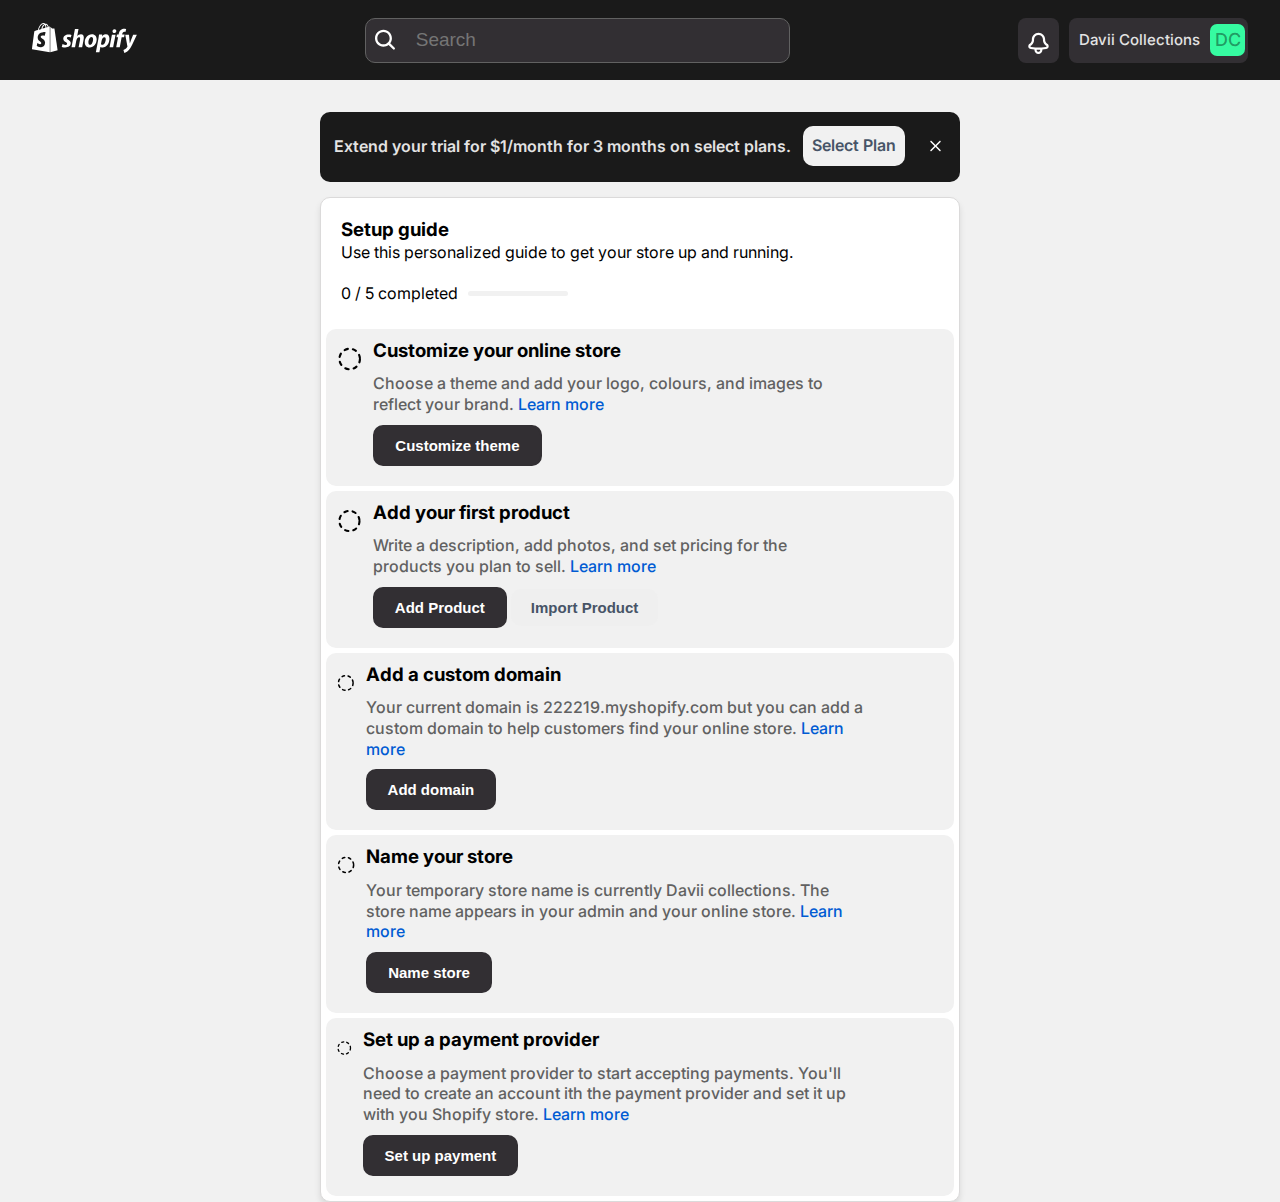
==== commit 0c398a9a: "Banner Correction" ====
--- a/index.html
+++ b/index.html
@@ -200,16 +200,29 @@
 
     <!-- card section -->
     <section class="card">
-      <div class="setup-guide">
-        <h3>Setup guide</h3>
-        <p class="use-this-personalized-guide-to-get-your-store-up-and-running-Y41">Use this personalized guide to get your store up and running.</p>
-      </div>
-      <div class="progress-steps">
-        <p class="progress-text">0 / 5 completed</p>
-        <div class="progress-bar-container">
-          <div class="progress-bar"></div>
-        </div>
-      </div>
+      <div class="card-head">
+        <div class="sub-head">
+          
+          <div class="setup-guide">
+            <h3>Setup guide</h3>
+            <p class="use-this-personalized-guide-to-get-your-store-up-and-running-Y41">Use this personalized guide to get your store up and running.</p>
+          </div>
+          
+          <div class="progress-steps">
+            <p class="progress-text">0 / 5 completed</p>
+            <div class="progress-bar-container">
+              <div class="progress-bar"></div>
+            </div>
+          </div>
+            
+        </div>
+
+        <svg width="41" height="40" viewBox="0 0 21 20" fill="black" xmlns="http://www.w3.org/2000/svg">
+          <path fill-rule="evenodd" clip-rule="evenodd" d="M15.0303 12.2803C14.7374 12.5732 14.2626 12.5732 13.9697 12.2803L10.5 8.81066L7.03033 12.2803C6.73744 12.5732 6.26256 12.5732 5.96967 12.2803C5.67678 11.9874 5.67678 11.5126 5.96967 11.2197L9.96967 7.21967C10.2626 6.92678 10.7374 6.92678 11.0303 7.21967L15.0303 11.2197C15.3232 11.5126 15.3232 11.9874 15.0303 12.2803Z" fill="#fff"/>
+        </svg>
+
+      </div>
+
       <div>
         <div class="card-list card-list1">
           <div class="sub-card-list">
--- a/app.css
+++ b/app.css
@@ -332,6 +332,11 @@
   box-shadow: 0 4px 6px rgba(0, 0, 0, 0.1);
 }
 
+.card-head {
+  display: flex;
+  justify-content: space-between;
+}
+
 .card .setup-guide {
   margin: 2rem 2rem;
 }
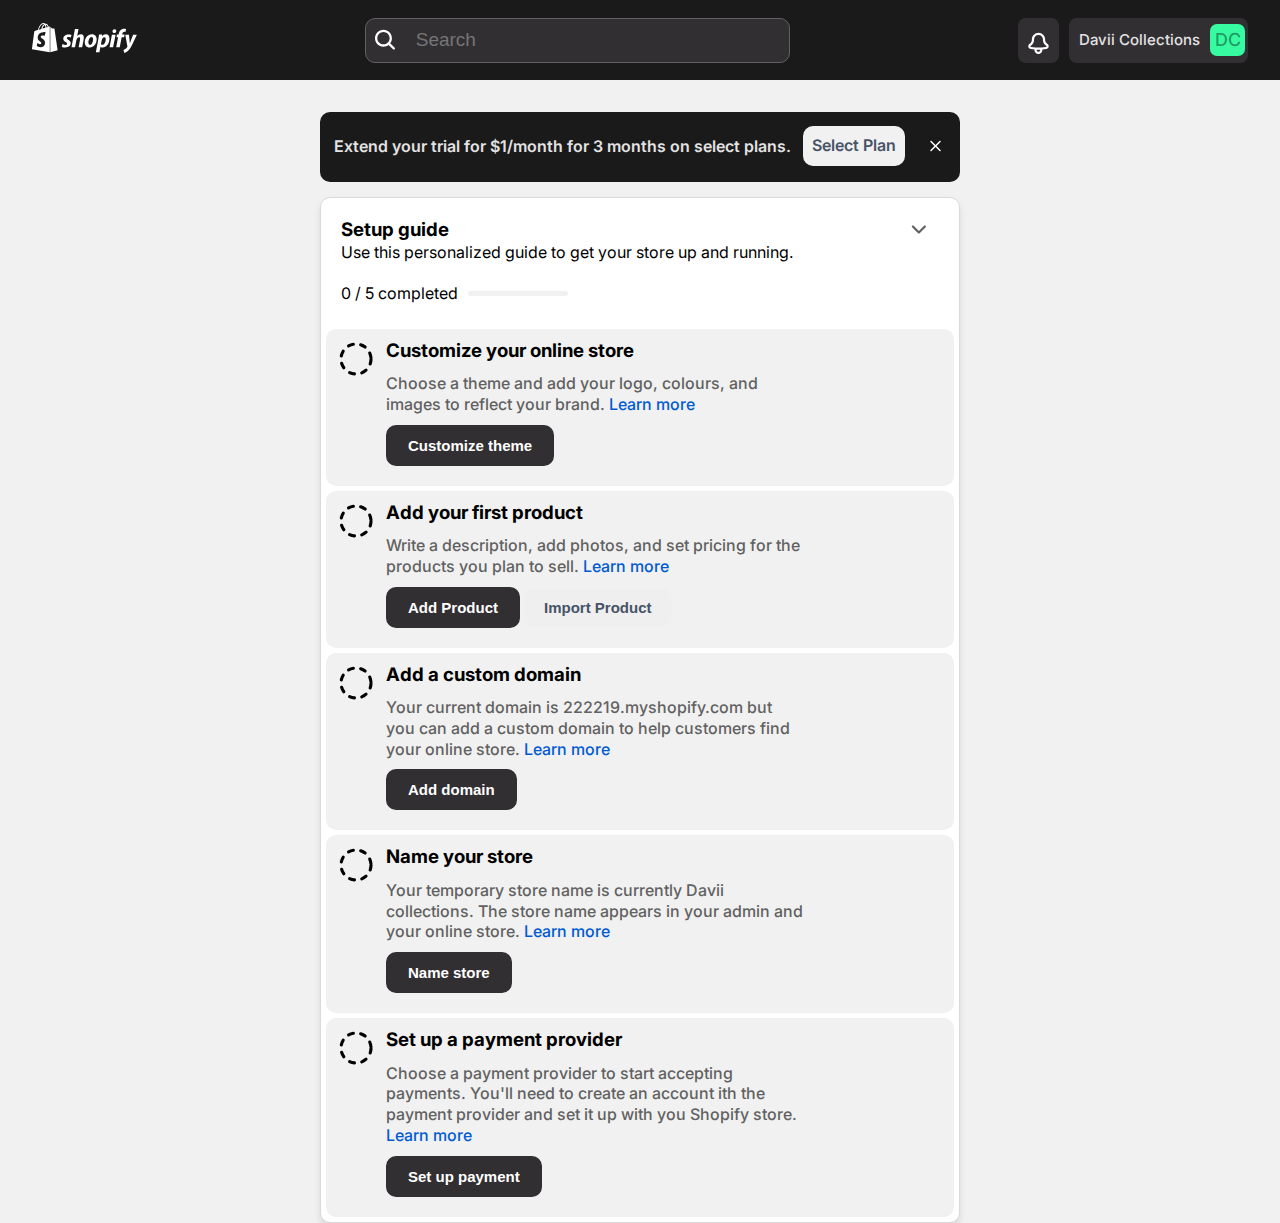
==== commit b85a49f1: "Flex Shrink and SVG" ====
--- a/index.html
+++ b/index.html
@@ -217,9 +217,9 @@
             
         </div>
 
-        <svg width="41" height="40" viewBox="0 0 21 20" fill="black" xmlns="http://www.w3.org/2000/svg">
-          <path fill-rule="evenodd" clip-rule="evenodd" d="M15.0303 12.2803C14.7374 12.5732 14.2626 12.5732 13.9697 12.2803L10.5 8.81066L7.03033 12.2803C6.73744 12.5732 6.26256 12.5732 5.96967 12.2803C5.67678 11.9874 5.67678 11.5126 5.96967 11.2197L9.96967 7.21967C10.2626 6.92678 10.7374 6.92678 11.0303 7.21967L15.0303 11.2197C15.3232 11.5126 15.3232 11.9874 15.0303 12.2803Z" fill="#fff"/>
-        </svg>
+        <svg width="41" height="30" viewBox="0 0 21 20" fill="none" xmlns="http://www.w3.org/2000/svg">
+          <path fill-rule="evenodd" clip-rule="evenodd" d="M6.21967 8.46967C6.51256 8.17678 6.98744 8.17678 7.28033 8.46967L10.75 11.9393L14.2197 8.46967C14.5126 8.17678 14.9874 8.17678 15.2803 8.46967C15.5732 8.76256 15.5732 9.23744 15.2803 9.53033L11.2803 13.5303C10.9874 13.8232 10.5126 13.8232 10.2197 13.5303L6.21967 9.53033C5.92678 9.23744 5.92678 8.76256 6.21967 8.46967Z" fill="#616161"/>
+      </svg>
 
       </div>
 
--- a/app.css
+++ b/app.css
@@ -180,6 +180,7 @@
     right: 3.2rem;
     max-height: 0;
     transition: max-height 0.3s ease-in;
+    overflow: hidden;
   }
 
   .topbar-menu .profile-container {
@@ -337,6 +338,10 @@
   justify-content: space-between;
 }
 
+.card-head svg {
+  margin: 1.5rem 2rem;
+}
+
 .card .setup-guide {
   margin: 2rem 2rem;
 }
@@ -377,6 +382,10 @@
   gap: 1rem;
 }
 
+.card-list svg {
+  flex-shrink: 0;
+}
+
 .card-container {
   display: flex;
   flex-direction: column;
@@ -421,6 +430,7 @@
 }
 
 .card-list .image-box {
+  flex-shrink: 0;
   margin: auto;
   border-radius: var(--mobile-borders-radius);
   width: 20%;
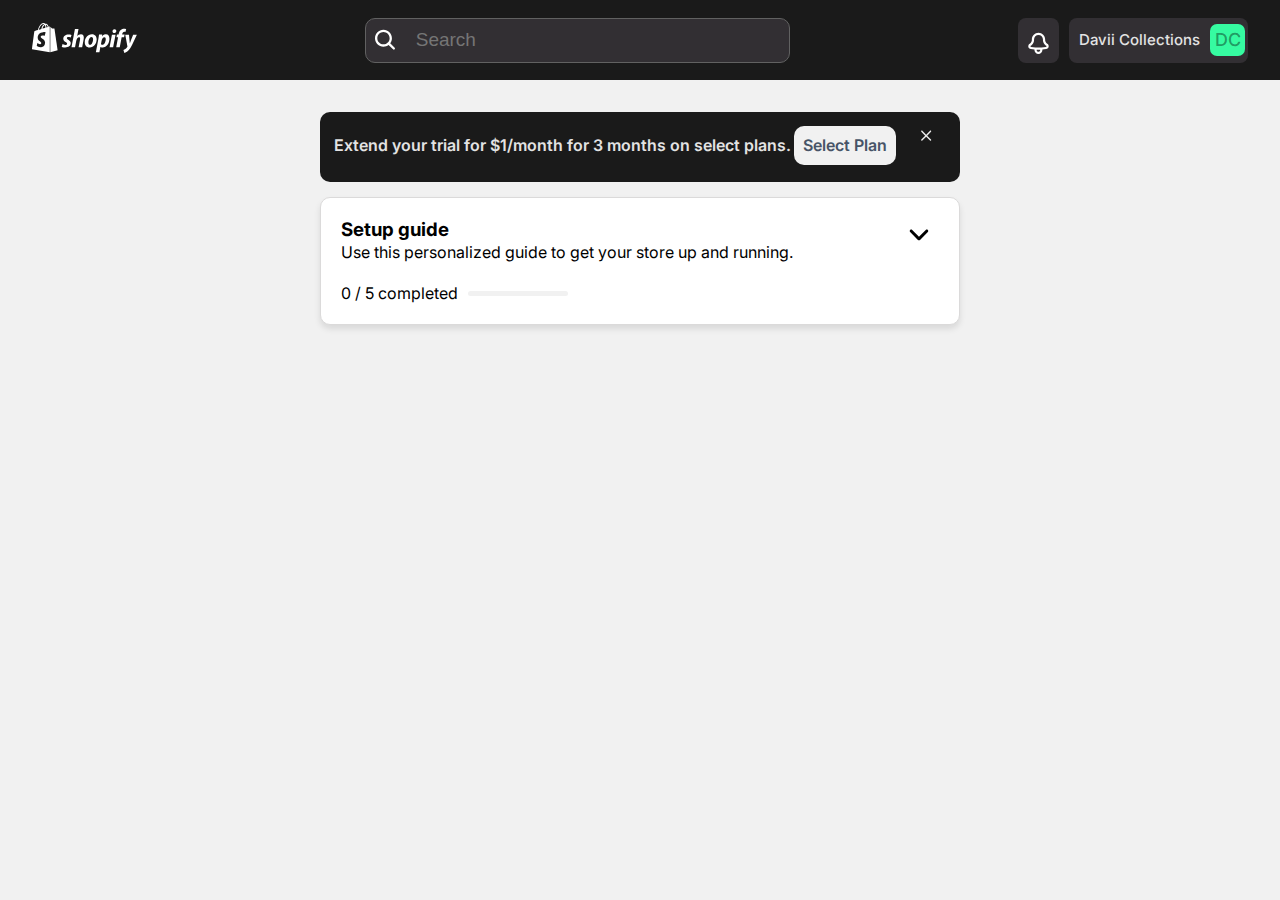
==== commit f4bfb3b7: "Penultimate" ====
--- a/index.html
+++ b/index.html
@@ -189,9 +189,12 @@
           <p>Extend your trial for $1/month for 3 months on select plans.</p>
           <div class="btn-plan">
             <a href="https://shopify.com/pricing" target="_blank">Select Plan</a>
-            <svg width="21" height="40" viewBox="0 0 21 20" fill="none" xmlns="http://www.w3.org/2000/svg">
-              <path d="M14.4697 15.0303C14.7626 15.3232 15.2374 15.3232 15.5303 15.0303C15.8232 14.7374 15.8232 14.2626 15.5303 13.9697L11.5607 10L15.5303 6.03033C15.8232 5.73744 15.8232 5.26256 15.5303 4.96967C15.2374 4.67678 14.7626 4.67678 14.4697 4.96967L10.5 8.93934L6.53033 4.96967C6.23744 4.67678 5.76256 4.67678 5.46967 4.96967C5.17678 5.26256 5.17678 5.73744 5.46967 6.03033L9.43934 10L5.46967 13.9697C5.17678 14.2626 5.17678 14.7374 5.46967 15.0303C5.76256 15.3232 6.23744 15.3232 6.53033 15.0303L10.5 11.0607L14.4697 15.0303Z" fill="#fff"/>
-            </svg>
+            <div id="svgIcon">
+              <svg width="30" height="29
+              " viewBox="0 0 31 30" fill="none" xmlns="http://www.w3.org/2000/svg">
+                <path d="M14.4697 15.0303C14.7626 15.3232 15.2374 15.3232 15.5303 15.0303C15.8232 14.7374 15.8232 14.2626 15.5303 13.9697L11.5607 10L15.5303 6.03033C15.8232 5.73744 15.8232 5.26256 15.5303 4.96967C15.2374 4.67678 14.7626 4.67678 14.4697 4.96967L10.5 8.93934L6.53033 4.96967C6.23744 4.67678 5.76256 4.67678 5.46967 4.96967C5.17678 5.26256 5.17678 5.73744 5.46967 6.03033L9.43934 10L5.46967 13.9697C5.17678 14.2626 5.17678 14.7374 5.46967 15.0303C5.76256 15.3232 6.23744 15.3232 6.53033 15.0303L10.5 11.0607L14.4697 15.0303Z" fill="#ebebeb"/>
+              </svg>
+            </div>
               
           </div>
         </div>
@@ -217,103 +220,139 @@
             
         </div>
 
-        <svg width="41" height="30" viewBox="0 0 21 20" fill="none" xmlns="http://www.w3.org/2000/svg">
-          <path fill-rule="evenodd" clip-rule="evenodd" d="M6.21967 8.46967C6.51256 8.17678 6.98744 8.17678 7.28033 8.46967L10.75 11.9393L14.2197 8.46967C14.5126 8.17678 14.9874 8.17678 15.2803 8.46967C15.5732 8.76256 15.5732 9.23744 15.2803 9.53033L11.2803 13.5303C10.9874 13.8232 10.5126 13.8232 10.2197 13.5303L6.21967 9.53033C5.92678 9.23744 5.92678 8.76256 6.21967 8.46967Z" fill="#616161"/>
-      </svg>
-
-      </div>
-
-      <div>
-        <div class="card-list card-list1">
-          <div class="sub-card-list">
-            <svg xmlns="http://www.w3.org/2000/svg" width="40" height="40" viewBox="0 0 32 32" fill="none">
-              <circle cx="16" cy="16" r="12" stroke="black" stroke-width="2.5" stroke-linecap="round" stroke-linejoin="round" stroke-dasharray="4 6" />
-            </svg>
-            <div class="card-container">
+        <input type="checkbox" id="svgToggle" class="toggle-checkbox">
+
+        <label for="svgToggle">
+          <svg id="toggleSVGdown" width="41" height="40" viewBox="0 0 21 20" fill="none" xmlns="http://www.w3.org/2000/svg">
+            <path id="path1" fill-rule="evenodd" clip-rule="evenodd" d="M6.21967 8.46967C6.51256 8.17678 6.98744 8.17678 7.28033 8.46967L10.75 11.9393L14.2197 8.46967C14.5126 8.17678 14.9874 8.17678 15.2803 8.46967C15.5732 8.76256 15.5732 9.23744 15.2803 9.53033L11.2803 13.5303C10.9874 13.8232 10.5126 13.8232 10.2197 13.5303L6.21967 9.53033C5.92678 9.23744 5.92678 8.76256 6.21967 8.46967Z" fill="black"/>
+          </svg>
+          <svg id="toggleSVGup" width="41" height="40" viewBox="0 0 21 20" fill="none" xmlns="http://www.w3.org/2000/svg">
+            <path id="path1" fill-rule="evenodd" clip-rule="evenodd" d="M15.0303 12.2803C14.7374 12.5732 14.2626 12.5732 13.9697 12.2803L10.5 8.81066L7.03033 12.2803C6.73744 12.5732 6.26256 12.5732 5.96967 12.2803C5.67678 11.9874 5.67678 11.5126 5.96967 11.2197L9.96967 7.21967C10.2626 6.92678 10.7374 6.92678 11.0303 7.21967L15.0303 11.2197C15.3232 11.5126 15.3232 11.9874 15.0303 12.2803Z" fill="black"/>
+          </svg>
+        </label>
+          
+      </div>
+
+      <div class="card-list-container">
+        
+        <ul class="card-list1">
+          <li class="sub-list">
+            
+            <label for="first" class="sub-card-head">
+              <svg xmlns="http://www.w3.org/2000/svg" class="icon styled-icon" viewBox="0 0 32 32">
+                <circle cx="16" cy="16" r="12" />
+              </svg>              
               <h3>Customize your online store</h3>
-              <p>Choose a theme and add your logo, colours, and images to reflect your brand. <a href="#">Learn more</a></p>
-              <div class="btn">
-                <button class="add">Customize theme</button>
-              </div>
-            </div>
-          </div>
-          <div class="image-box">
-            <img src="https://www.simplilearn.com/ice9/free_resources_article_thumb/what_is_image_Processing.jpg" alt="">
-          </div>
-        </div>
-
-        <div class="card-list card-list1">
-          <div class="sub-card-list">
-            <svg xmlns="http://www.w3.org/2000/svg" width="40" height="40" viewBox="0 0 32 32" fill="none">
-              <circle cx="16" cy="16" r="12" stroke="black" stroke-width="2.5" stroke-linecap="round" stroke-linejoin="round" stroke-dasharray="4 6" />
-            </svg>
-            <div class="card-container">
+            </label>
+            <input class="radio-button" type="radio" name="accordion" id="first" checked>
+            <div class="card-content">
+              <div class="card-content-text-btn">
+                <p>Choose a theme and add your logo, colours, and images to reflect your brand. <a href="#">Learn more</a></p>
+                <div class="btn">
+                  <button class="add">Customize theme</button>
+                </div>
+              </div>
+              <div class="image-box">
+                <img src="https://crushingit.tech/hackathon-assets/customise-store.png" alt="">
+              </div>
+            </div>
+
+          </li>
+
+          <li class="sub-list">
+            
+            <label for="second" class="sub-card-head">
+              <svg xmlns="http://www.w3.org/2000/svg" class="icon styled-icon" viewBox="0 0 32 32">
+                <circle cx="16" cy="16" r="12" />
+              </svg>              
               <h3>Add your first product</h3>
-              <p>Write a description, add photos, and set pricing for the products you plan to sell. <a href="#">Learn more</a></p>
-              <div class="btn">
-                <button class="add">Add Product</button>
+            </label>
+            <input class="radio-button" type="radio" name="accordion" id="second">
+            <div class="card-content">
+              <div class="card-content-text-btn">
+                <p>Write a description, add photos, and set pricing for the products you plan to sell. <a href="#">Learn more</a></p>
+                <div class="btn">
+                  <button class="add">Add Product</button>
                 <button class="import">Import Product</button>
-              </div>
-            </div>
-          </div>
-          <div class="image-box">
-            <img src="https://www.simplilearn.com/ice9/free_resources_article_thumb/what_is_image_Processing.jpg" alt="">
-          </div>
-        </div>
-        
-        <div class="card-list card-list1">
-          <div class="sub-card-list">
-            <svg xmlns="http://www.w3.org/2000/svg" width="40" height="40" viewBox="0 0 32 32" fill="none">
-              <circle cx="16" cy="16" r="12" stroke="black" stroke-width="2.5" stroke-linecap="round" stroke-linejoin="round" stroke-dasharray="4 6" />
-            </svg>
-            <div class="card-container">
+                </div>
+              </div>
+              <div class="image-box">
+                <img src="https://crushingit.tech/hackathon-assets/product.png" alt="">
+              </div>
+            </div>
+
+          </li>
+
+          <li class="sub-list">
+            
+            <label for="third" class="sub-card-head">
+              <svg xmlns="http://www.w3.org/2000/svg" class="icon styled-icon" viewBox="0 0 32 32">
+                <circle cx="16" cy="16" r="12" />
+              </svg>              
               <h3>Add a custom domain</h3>
-              <p>Your current domain is 222219.myshopify.com but you can add a custom domain to help customers find your online store. <a href="#">Learn more</a></p>
-              <div class="btn">
-                <button class="add">Add domain</button>
-              </div>
-            </div>
-          </div>
-          <div class="image-box">
-            <img src="https://www.simplilearn.com/ice9/free_resources_article_thumb/what_is_image_Processing.jpg" alt="">
-          </div>
-        </div>
-        
-        <div class="card-list card-list1">
-          <div class="sub-card-list">
-            <svg xmlns="http://www.w3.org/2000/svg" width="40" height="40" viewBox="0 0 32 32" fill="none">
-              <circle cx="16" cy="16" r="12" stroke="black" stroke-width="2.5" stroke-linecap="round" stroke-linejoin="round" stroke-dasharray="4 6" />
-            </svg>
-            <div class="card-container">
+            </label>
+            <input class="radio-button" type="radio" name="accordion" id="third">
+            <div class="card-content">
+              <div class="card-content-text-btn">
+                <p>Your current domain is 222219.myshopify.com but you can add a custom domain to help customers find your online store. <a href="#">Learn more</a></p>
+                <div class="btn">
+                  <button class="add">Add domain</button>
+                </div>
+              </div>
+              <div class="image-box">
+                <img src="https://crushingit.tech/hackathon-assets/website.png" alt="">
+              </div>
+            </div>
+
+          </li>
+
+          <li class="sub-list">
+            
+            <label for="fourth" class="sub-card-head">
+              <svg xmlns="http://www.w3.org/2000/svg" class="icon styled-icon" viewBox="0 0 32 32">
+                <circle cx="16" cy="16" r="12" />
+              </svg>              
               <h3>Name your store</h3>
-              <p>Your temporary store name is currently Davii collections. The store name appears in your admin and your online store. <a href="#">Learn more</a></p>
-              <div class="btn">
-                <button class="add">Name store</button>
-              </div>
-            </div>
-          </div>
-          <div class="image-box">
-            <img src="https://www.simplilearn.com/ice9/free_resources_article_thumb/what_is_image_Processing.jpg" alt="">
-          </div>
-        </div>
-
-        <div class="card-list card-list1">
-          <div class="sub-card-list">
-            <svg xmlns="http://www.w3.org/2000/svg" width="40" height="40" viewBox="0 0 32 32" fill="none">
-              <circle cx="16" cy="16" r="12" stroke="black" stroke-width="2.5" stroke-linecap="round" stroke-linejoin="round" stroke-dasharray="4 6" />
-            </svg>
-            <div class="card-container">
+            </label>
+            <input class="radio-button" type="radio" name="accordion" id="fourth">
+            <div class="card-content">
+              <div class="card-content-text-btn">
+                <p>Your temporary store name is currently Davii collections. The store name appears in your admin and your online store. <a href="#">Learn more</a></p>
+                <div class="btn">
+                  <button class="add">Name store</button>
+                </div>
+              </div>
+              <div class="image-box">
+                <img src="https://crushingit.tech/hackathon-assets/name-store.png" alt="">
+              </div>
+            </div>
+
+          </li>
+
+          <li class="sub-list">
+            
+            <label for="fifth" class="sub-card-head">
+              <svg xmlns="http://www.w3.org/2000/svg" class="icon styled-icon" viewBox="0 0 32 32">
+                <circle cx="16" cy="16" r="12" />
+              </svg>              
               <h3>Set up a payment provider</h3>
-              <p>Choose a payment provider to start accepting payments. You'll need to create an account ith the payment provider and set it up with you Shopify store. <a href="#">Learn more</a></p>
-              <div class="btn">
-                <button class="add">Set up payment</button>
-              </div>
-            </div>
-          </div>
-          <div class="image-box">
-            <img src="https://www.simplilearn.com/ice9/free_resources_article_thumb/what_is_image_Processing.jpg" alt="">
-          </div>
-        </div>
+            </label>
+            <input class="radio-button" type="radio" name="accordion" id="fifth">
+            <div class="card-content">
+              <div class="card-content-text-btn">
+                <p>Choose a payment provider to start accepting payments. You'll need to create an account with the payment provider and set it up with you Shopify store. <a href="#">Learn more</a></p>
+                <div class="btn">
+                  <button class="add">Name store</button>
+                </div>
+              </div>
+              <div class="image-box">
+                <img src="https://crushingit.tech/hackathon-assets/payment.png" alt="">
+              </div>
+            </div>
+
+          </li>
+
+        </ul> 
         
       </div>
 
--- a/app.css
+++ b/app.css
@@ -316,6 +316,15 @@
     gap: 2rem;
   }
 
+  #svgIcon {
+    /* height: 2rem; */
+    cursor: pointer;
+  }
+
+  #svgIcon svg path:hover {
+    fill: var(--states-hover);
+  }
+
   .banner .subscription .plan .btn-plan a {
     background: var(--bg-plain-background);
     color: var(--font-dark);
@@ -331,6 +340,7 @@
   border-radius: var(--borders-radius);
   border: solid 0.05rem var(--mid-border);
   box-shadow: 0 4px 6px rgba(0, 0, 0, 0.1);
+  margin-bottom: 3rem;
 }
 
 .card-head {
@@ -358,50 +368,138 @@
   height: 0.5rem;
   background: var(--bg-plain-background);
   border-radius: var(--mobile-borders-radius);
+  overflow: hidden;
 }
 
 .card .progress-bar {
   background: var(--navbar-gray-200);
   width: 0;
   height: 100%;
-}
-
-.card-list {
-  display: flex;
-  justify-content: space-between;
-  /* align-items: center; */
-  gap: 1rem;
-  margin: 0.5rem;
-  padding: 1rem 2rem 1rem 1rem;
-  background: var(--bg-plain-background);
-  border-radius: var(--borders-radius);
-}
-
-.card-list .sub-card-list {
-  display: flex;
-  gap: 1rem;
-}
-
-.card-list svg {
-  flex-shrink: 0;
-}
-
-.card-container {
+  transition: width 0.5s ease;
+}
+
+label {
+  cursor: pointer;
+}
+
+#svgToggle {
+  display: none;
+}
+
+#toggleSVGup {
+  display: none;
+  transition: display 0.5s ease-in;
+}
+
+#toggleSVGdowwn {
+  transition: display 0.5s ease-in;
+}
+
+/* When the input is checked, show the second SVG and hide the first one */
+#svgToggle:checked + label #toggleSVGup {
+  display: block;
+}
+
+#svgToggle:checked + label #toggleSVGdown {
+  display: none;
+}
+
+.card-list-container {
+  max-height: 0;
+  overflow: hidden;
+  transition: max-height 0.3s ease;
+}
+
+.card-list1 {
   display: flex;
   flex-direction: column;
+  gap: 0.5rem;
+  margin: 0.5rem;
+  background: var(--bg-plain-white);
+  border-radius: var(--borders-radius);
+  overflow: hidden;
+}
+
+.card-list1 .sub-list {
+  display: flex;
+  flex-direction: column;
+  width: 100%;
+  padding: 1rem 2rem 1rem 1rem;
   gap: 1rem;
-}
-
-.card-container p {
+  border-radius: var(--borders-radius);
+  overflow: hidden;
+}
+
+.card-list1 .sub-card-head {
+  display: flex;
+  align-items: center;
+  gap: 2rem;
+}
+
+.styled-icon {
+  width: 3rem; /* Set width using rem units */
+  height: 3rem; /* Set height using rem units */
+  fill: none;
+  flex-shrink: 0;
+}
+
+.styled-icon circle {
+  stroke: black;
+  stroke-width: 0.3125rem; /* Set stroke width using rem units */
+  stroke-linecap: round;
+  stroke-linejoin: round;
+  stroke-dasharray: 0.625rem 0.9375rem; /* Set stroke dasharray using rem units */
+}
+
+.card-list1 label + input[type="radio"] {
+  display: none;
+}
+
+.card-list1 .card-content {
+  display: flex;
+  width: 100%;
+  justify-content: space-between;
+  gap: 2rem;
+  padding-left: 5rem;
+  line-height: 2rem;
+  max-height: 0;
+  transition: max-height 0.5s;
+  overflow: hidden;
+}
+
+.card-list1 label + input[type="radio"]:checked + .card-content {
+  max-height: 400px;
+}
+
+.card-list1 .card-content-text-btn {
+  display: flex;
+  flex-direction: column;
+  flex: 80%;
+  gap: 1rem;
+}
+.card-list1 .image-box {
+  flex-shrink: 0;
+  margin: auto;
+  border-radius: var(--borders-radius);
+  width: 20%;
+  height: 10rem;
+  overflow: hidden;
+}
+
+.card-list1 img {
+  max-width: 100%;
+}
+
+.card-content p {
   color: var(--font-mid);
   font-weight: 500;
 }
 
-.card-container a {
+.card-content a {
   color: var(--states-focused);
 }
 
-.btn {
+.card-content .btn {
   text-align: left;
   margin-bottom: 1rem;
 }
@@ -428,20 +526,6 @@
   border: none;
   color: var(--font-dark);
 }
-
-.card-list .image-box {
-  flex-shrink: 0;
-  margin: auto;
-  border-radius: var(--mobile-borders-radius);
-  width: 20%;
-  height: 10rem;
-}
-
-.card-list img {
-  width: 100%;
-
-}
-
 
 
 @media screen and (max-width: 767px) {
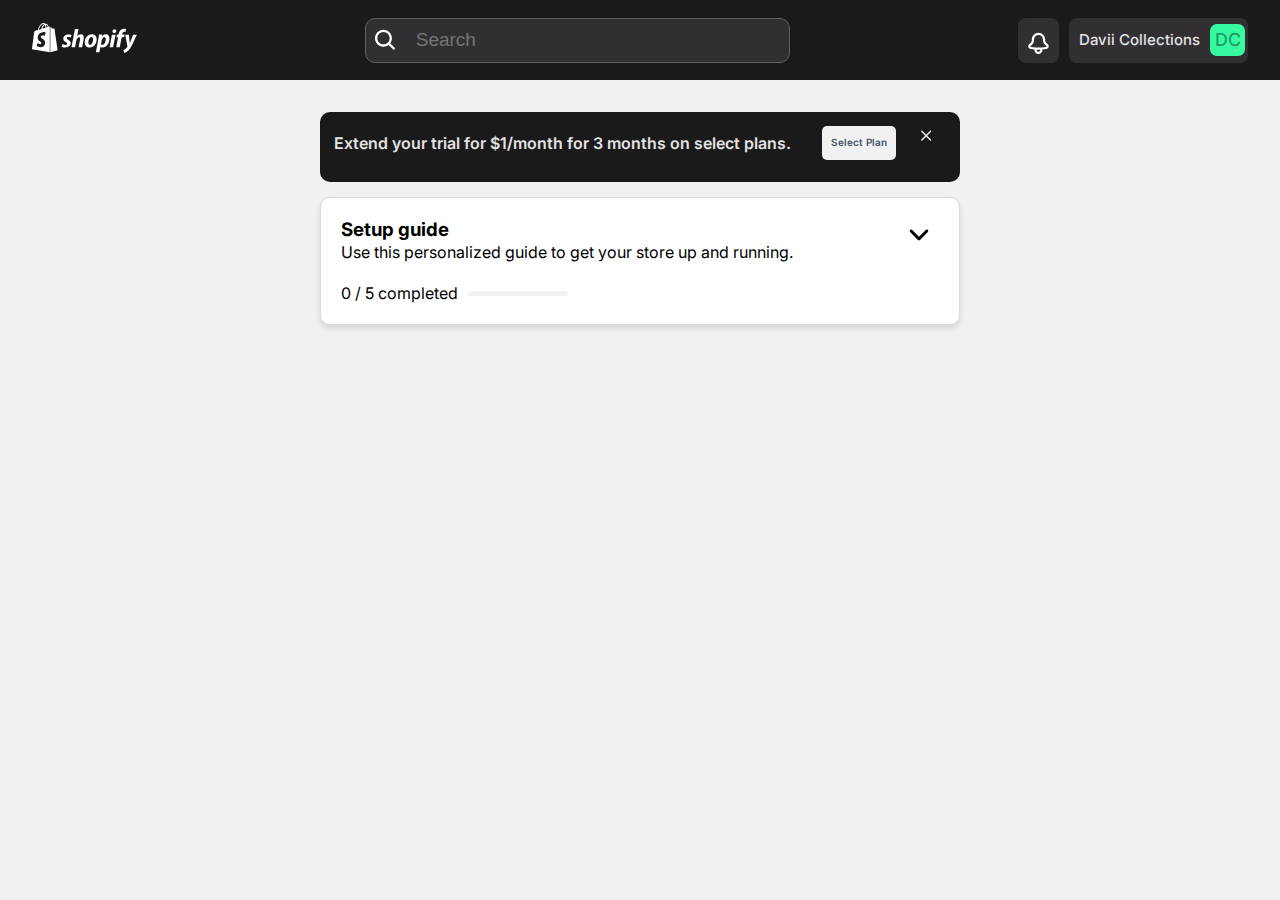
==== commit e39224f5: "Ante Penultimate" ====
--- a/index.html
+++ b/index.html
@@ -188,7 +188,7 @@
         <div class="plan">
           <p>Extend your trial for $1/month for 3 months on select plans.</p>
           <div class="btn-plan">
-            <a href="https://shopify.com/pricing" target="_blank">Select Plan</a>
+            <a href="https://shopify.com/pricing" target="_blank"><span>Select Plan</span></a>
             <div id="svgIcon">
               <svg width="30" height="29
               " viewBox="0 0 31 30" fill="none" xmlns="http://www.w3.org/2000/svg">
@@ -240,8 +240,9 @@
             
             <label for="first" class="sub-card-head">
               <svg xmlns="http://www.w3.org/2000/svg" class="icon styled-icon" viewBox="0 0 32 32">
-                <circle cx="16" cy="16" r="12" />
-              </svg>              
+                <circle id="circles" cx="12" cy="12" r="10" />
+                <path id="tick" d="M17.2738 8.52629C17.6643 8.91682 17.6643 9.54998 17.2738 9.94051L11.4405 15.7738C11.05 16.1644 10.4168 16.1644 10.0263 15.7738L7.3596 13.1072C6.96908 12.7166 6.96908 12.0835 7.3596 11.693C7.75013 11.3024 8.38329 11.3024 8.77382 11.693L10.7334 13.6525L15.8596 8.52629C16.2501 8.13577 16.8833 8.13577 17.2738 8.52629Z" fill="#fff" stroke="none"></path>
+              </svg>               
               <h3>Customize your online store</h3>
             </label>
             <input class="radio-button" type="radio" name="accordion" id="first" checked>
@@ -263,8 +264,9 @@
             
             <label for="second" class="sub-card-head">
               <svg xmlns="http://www.w3.org/2000/svg" class="icon styled-icon" viewBox="0 0 32 32">
-                <circle cx="16" cy="16" r="12" />
-              </svg>              
+                <circle id="circles" cx="12" cy="12" r="10" />
+                <path id="tick" d="M17.2738 8.52629C17.6643 8.91682 17.6643 9.54998 17.2738 9.94051L11.4405 15.7738C11.05 16.1644 10.4168 16.1644 10.0263 15.7738L7.3596 13.1072C6.96908 12.7166 6.96908 12.0835 7.3596 11.693C7.75013 11.3024 8.38329 11.3024 8.77382 11.693L10.7334 13.6525L15.8596 8.52629C16.2501 8.13577 16.8833 8.13577 17.2738 8.52629Z" fill="#fff" stroke="none"></path>
+              </svg>                
               <h3>Add your first product</h3>
             </label>
             <input class="radio-button" type="radio" name="accordion" id="second">
@@ -287,8 +289,9 @@
             
             <label for="third" class="sub-card-head">
               <svg xmlns="http://www.w3.org/2000/svg" class="icon styled-icon" viewBox="0 0 32 32">
-                <circle cx="16" cy="16" r="12" />
-              </svg>              
+                <circle id="circles" cx="12" cy="12" r="10" />
+                <path id="tick" d="M17.2738 8.52629C17.6643 8.91682 17.6643 9.54998 17.2738 9.94051L11.4405 15.7738C11.05 16.1644 10.4168 16.1644 10.0263 15.7738L7.3596 13.1072C6.96908 12.7166 6.96908 12.0835 7.3596 11.693C7.75013 11.3024 8.38329 11.3024 8.77382 11.693L10.7334 13.6525L15.8596 8.52629C16.2501 8.13577 16.8833 8.13577 17.2738 8.52629Z" fill="#fff" stroke="none"></path>
+              </svg>                
               <h3>Add a custom domain</h3>
             </label>
             <input class="radio-button" type="radio" name="accordion" id="third">
@@ -310,8 +313,9 @@
             
             <label for="fourth" class="sub-card-head">
               <svg xmlns="http://www.w3.org/2000/svg" class="icon styled-icon" viewBox="0 0 32 32">
-                <circle cx="16" cy="16" r="12" />
-              </svg>              
+                <circle id="circles" cx="12" cy="12" r="10" />
+                <path id="tick" d="M17.2738 8.52629C17.6643 8.91682 17.6643 9.54998 17.2738 9.94051L11.4405 15.7738C11.05 16.1644 10.4168 16.1644 10.0263 15.7738L7.3596 13.1072C6.96908 12.7166 6.96908 12.0835 7.3596 11.693C7.75013 11.3024 8.38329 11.3024 8.77382 11.693L10.7334 13.6525L15.8596 8.52629C16.2501 8.13577 16.8833 8.13577 17.2738 8.52629Z" fill="#fff" stroke="none"></path>
+              </svg>                
               <h3>Name your store</h3>
             </label>
             <input class="radio-button" type="radio" name="accordion" id="fourth">
@@ -333,7 +337,8 @@
             
             <label for="fifth" class="sub-card-head">
               <svg xmlns="http://www.w3.org/2000/svg" class="icon styled-icon" viewBox="0 0 32 32">
-                <circle cx="16" cy="16" r="12" />
+                <circle id="circles" cx="12" cy="12" r="10" />
+                <path id="tick" d="M17.2738 8.52629C17.6643 8.91682 17.6643 9.54998 17.2738 9.94051L11.4405 15.7738C11.05 16.1644 10.4168 16.1644 10.0263 15.7738L7.3596 13.1072C6.96908 12.7166 6.96908 12.0835 7.3596 11.693C7.75013 11.3024 8.38329 11.3024 8.77382 11.693L10.7334 13.6525L15.8596 8.52629C16.2501 8.13577 16.8833 8.13577 17.2738 8.52629Z" fill="#fff" stroke="none"></path>
               </svg>              
               <h3>Set up a payment provider</h3>
             </label>
--- a/app.css
+++ b/app.css
@@ -4,6 +4,7 @@
 :root {
     --navbar-gray-50: #656266;
     --navbar-gray-100: #616161;
+    --navbar-gray-150: #4b4b4b;
     --navbar-gray-200: #322f33;
     --navbar-gray-50: #1c181d;
     --font-light: #e3e3e3;
@@ -19,6 +20,7 @@
     --bg-plain-background: #f1f1f1;
     --profile-text-color: rgba(0, 0, 0, 0.400000006);
     --profile-bg-color: #36fba1;
+    --profile-bg-hover: #06b868;
     --mid-border: #dbdada;
     --thin-border: #f1f1f1;
     --borders-radius: 1rem;
@@ -101,7 +103,7 @@
   /* Style for the search container */
   .search-container {
     position: relative;
-    width: 35% /* Adjust width as needed */
+    width: 35% 
   }
 
 /* Style for the search box */
@@ -111,8 +113,8 @@
     padding: 1.5rem 5rem ;
     border-radius: var(--borders-radius);
     border: solid 0.05rem var(--font-mid); 
-    background-color: var(--navbar-gray-200); /* Dark background color */
-    color: var(--font-light); /* Text color */
+    background-color: var(--navbar-gray-200); 
+    color: var(--font-light); 
     font-size: 1.9rem;
     font-weight: 500;
   }
@@ -122,9 +124,9 @@
     left: 10px;
     top: 50%;
     transform: translateY(-50%);
-    color: var(--states-hover); /* Icon color */
+    color: var(--states-hover); 
     font-size: 2px;
-    pointer-events: none; /* Prevent the icon from being selectable */
+    pointer-events: none; 
   }
   
   .menu {
@@ -138,6 +140,10 @@
     border-radius: 0.8rem;
     padding: 0.5rem;
     cursor: pointer;
+  }
+
+  .menu .notification:hover {
+    background: var(--navbar-gray-150);
   }
 
   .menu .profile {
@@ -161,6 +167,19 @@
     background: var(--profile-bg-color);
     padding: 0.45rem;
     border-radius: 0.7rem;
+  }
+
+  .menu .profile:hover {
+    background: var(--navbar-gray-150);
+  }
+
+  .menu .profileinitials:hover {
+    background: var(--profile-bg-hover);
+    color: var(--bg-plain-white);
+  }
+
+  .menu .profilename:hover {
+    color: var(--bg-plain-white);
   }
 
   .topbar-menu {
@@ -181,6 +200,7 @@
     max-height: 0;
     transition: max-height 0.3s ease-in;
     overflow: hidden;
+    z-index: 1000;
   }
 
   .topbar-menu .profile-container {
@@ -218,7 +238,15 @@
 
   .topbar-menu .stores {
     margin: 0 0.5rem;
-    padding: auto 1rem;
+    padding: 0.5rem 1rem;
+  }
+
+  .topbar-menu .stores:hover {
+    background: var(--bg-plain-background);
+  }
+
+  .topbar-menu .heading:hover {
+    background: var(--bg-plain-background);
   }
 
   .topbar-menu .heading {
@@ -258,6 +286,7 @@
     right: 3.2rem;
     max-height: 0;
     transition: max-height 0.3s ease-in;
+    z-index: 1000;
   }
 
   .open-menu {
@@ -287,6 +316,7 @@
     padding: 2rem;
     font-size: 1.3rem;
   }
+
   .banner {
     margin-bottom: 1.5rem;
     background: #1a1a1a;
@@ -304,6 +334,7 @@
     display: flex;
     justify-content: space-between;
     align-items: center;
+    gap: 1rem;
   }
 
   .banner .subscription .plan p {
@@ -330,7 +361,13 @@
     color: var(--font-dark);
     font-weight: 600;
     padding: 0.9rem;
-    border-radius: var(--borders-radius);
+    border-radius: var(--mobile-borders-radius);
+    font-size: 1rem;
+    text-align: center;
+    display: flex;
+    justify-content: center;
+    align-items: center;
+    text-align: center;
   }
 
   /* Basic styles for the card */
@@ -437,18 +474,28 @@
 }
 
 .styled-icon {
-  width: 3rem; /* Set width using rem units */
-  height: 3rem; /* Set height using rem units */
+  width: 3rem; 
+  height: 3rem; 
   fill: none;
   flex-shrink: 0;
 }
 
 .styled-icon circle {
-  stroke: black;
-  stroke-width: 0.3125rem; /* Set stroke width using rem units */
+  stroke: var(--navbar-gray-200);
+  stroke-width: 0.2rem; 
   stroke-linecap: round;
   stroke-linejoin: round;
-  stroke-dasharray: 0.625rem 0.9375rem; /* Set stroke dasharray using rem units */
+  stroke-dashoffset: 1rem;
+  stroke-dasharray: 0.625rem; 
+}
+
+@keyframes changeStrokeColor {
+  0% {
+    stroke: var(--navbar-gray-200);
+  }
+  100% {
+    stroke: #322f33; 
+  }
 }
 
 .card-list1 label + input[type="radio"] {
@@ -527,6 +574,10 @@
   color: var(--font-dark);
 }
 
+.search-container:focus, .notification:focus, .menu:focus, .banner:focus .btn-plan:focus, .banner #svgIcon:focus, .card-head label:focus, .card-list1 label:focus, .card-list svg:focus, .card-content button:focus {
+  outline: 2100px solid #007bff;
+} 
+
 
 @media screen and (max-width: 767px) {
   /* Apply styles for screens smaller than 768px (typically mobile screens) */
@@ -534,6 +585,7 @@
     margin-bottom: 2rem;
     padding: 3.5rem 1.2rem;
     width: 100%;
+    overflow: hidden;
   }
 
 
@@ -542,17 +594,16 @@
     padding: 4rem 0rem;
   }
   .desktop-logo {
-    display: none; /* Hide the desktop logo */
+    display: none; 
   }
 
   .mobile-logo {
-    display: block; /* Display the mobile SVG */
-    /* Add any specific styles for the mobile SVG here */
+    display: block; 
   }
 
   .search-container {
     position: relative;
-    width: 70% /* Adjust width as needed */
+    width: 70%;
   }
 
   .menu .notification, .menu .profile {
@@ -580,7 +631,76 @@
     background: var(--profile-bg-color);
     padding: 0.45rem;
     border-radius: 0.7rem;
-  }
+    border: 0.1rem solid var(--font-light);
+  }
+
+  .topbar-menu {
+    gap: 1.5rem;
+    width: 80%;
+    }
+
+  .topbar-menu .profile-container {
+    padding: 0.5rem auto;
+  }
+
+  .topbar-menu .profiles {
+    gap: 0.5rem;
+    align-items: center;
+  }
+
+  .topbar-menu .profilename {
+    font-size: 1.2rem;
+    font-weight: 600;
+    color: var(--font-dark);
+  }
+
+  .topbar-menu .profileinitials {
+    font-size: 1.2rem;
+    font-weight: 500;
+    color: var(--profile-text-color);
+    background: var(--profile-bg-color);
+    padding: 0.6rem;
+    border-radius: 0.7rem;
+  }
+
+  .topbar-menu .stores {
+    margin: 0 0.5rem;
+    padding: auto 1rem;
+  }
+
+  .topbar-menu .heading {
+    border-bottom: 0.2rem solid var(--mid-border);
+  }
+
+  .topbar-menu .bottom {
+    border-bottom: 0.2rem solid var(--thin-border);
+  }
+
+  .stores .stores-link {
+    display: flex;
+    margin-bottom: 0.5rem;
+    padding: auto 0.5rem;
+  }
+
+  .topbar-menu .text {
+    font-size: 1.2rem;
+  }
+
+  .alert-menu {
+    width: 80%;
+    gap: 1.2rem;
+  }
+  .alert-menu .alert-title {
+    font-weight: 600;
+    font-size: 1.2rem;
+  }
+
+  .alert-menu .menu-icons {
+    display: flex;
+    align-items: center;
+    gap: 1rem;
+  }
+
 
   .banner {
     margin-bottom: 1.5rem;
@@ -592,23 +712,29 @@
     height: max-content;
   }
 
+  .banner .subscription .plan {
+    gap: 1rem;
+  }
+
   .banner .subscription .plan p {
     color: var(--font-light);
     font-weight: 600;
-    font-size: 1rem;
+    font-size: 1.3rem;
   }
 
   .banner .subscription .plan .btn-plan {
     display: flex;
+    width: 35%;
     gap: 1rem;
   }
 
   .banner .subscription .plan .btn-plan a {
     background: var(--bg-plain-background);
     color: var(--font-dark);
-    font-size: 1rem;
+    font-size: 1.2rem;
+    line-height: 1.1rem;
     font-weight: 500;
-    padding: 0.5rem 1rem;
+    padding: 1rem 1rem;
     border-radius: var(--mobile-borders-radius);
     height: 3rem;
     margin: auto;
@@ -618,6 +744,7 @@
     width: 100%;
     border-radius: 0;
     padding: 0.9rem;
+    font-size: 80%;
   }
 
   .card-list {
@@ -652,4 +779,23 @@
   .image-box {
     width: 40%;
   }
+}
+
+@media screen and (max-width: 463px) {
+  .banner .subscription .plan .btn-plan a {
+    font-size: 1.1rem;
+    line-height: 1rem;
+  }
+}
+
+@media screen and (max-width: 426px) {
+  .banner .subscription .plan p {
+    font-weight: 600;
+    font-size: 1.2rem;
+  } 
+
+  .banner .subscription .plan .btn-plan a {
+    font-size: 1rem;
+    line-height: 1rem;    
+  }
 }